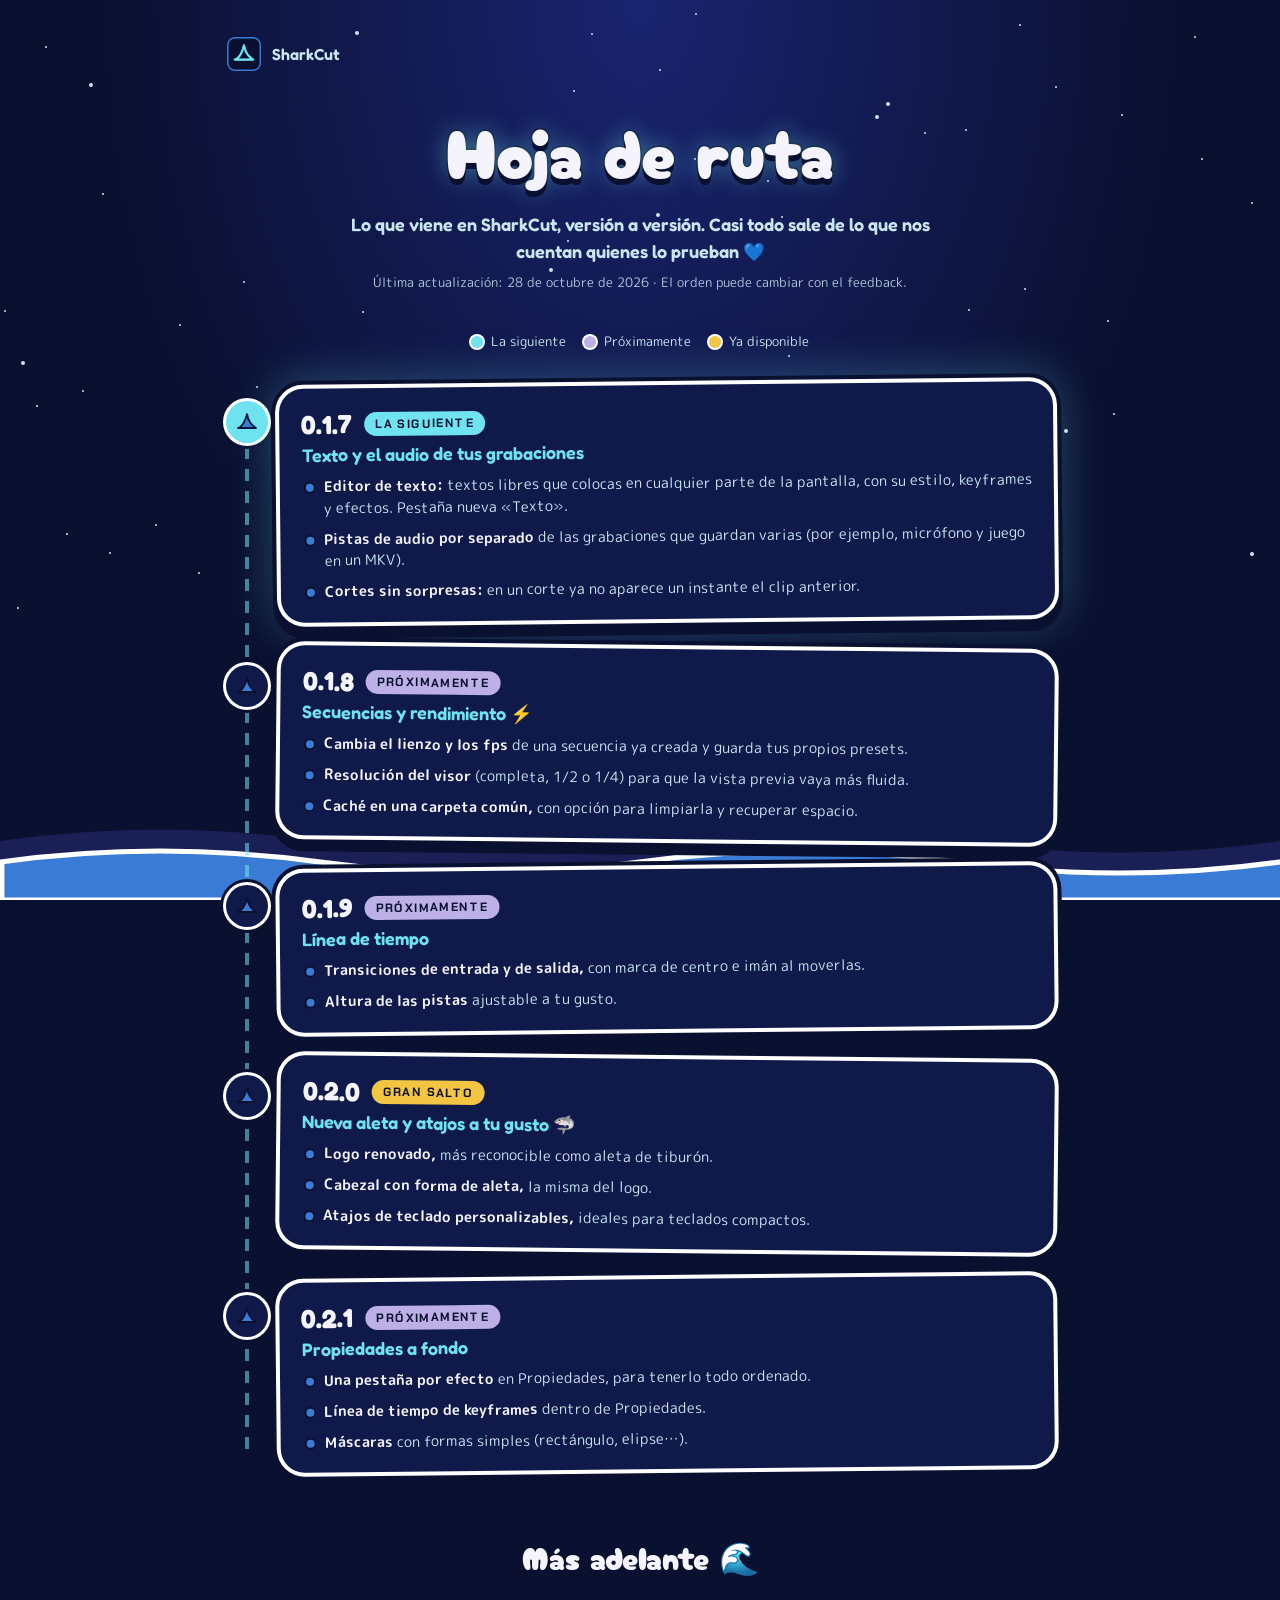
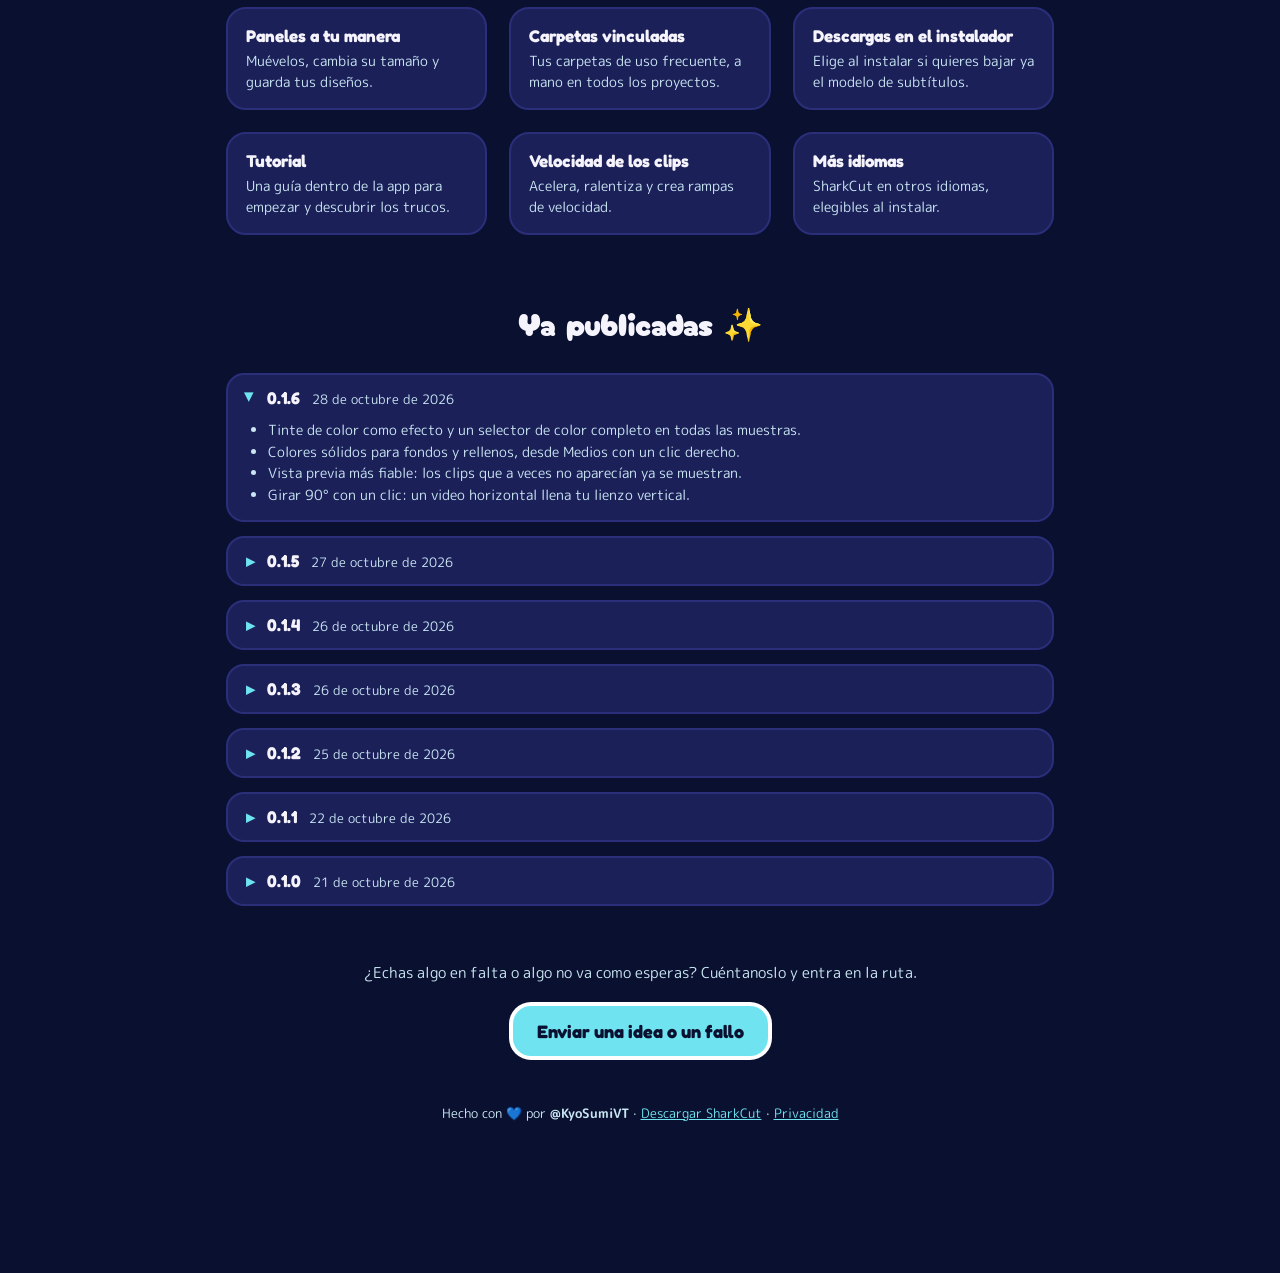
==== web/roadmap.html @ c3161397 "Registro más claro (A19): tildes en Windows, sin avisos de FFmpeg ni falsa alarma de audio al final " ====
<!doctype html>
<html lang="es">
<head>
<meta charset="utf-8">
<meta name="viewport" content="width=device-width, initial-scale=1">
<title>SharkCut · Hoja de ruta</title>
<meta name="description" content="Hoja de ruta de SharkCut: qué trae cada próxima versión, qué viene más adelante y qué se ha publicado ya.">
<link rel="icon" href="icono.png">
<link rel="preconnect" href="https://fonts.googleapis.com">
<link rel="preconnect" href="https://fonts.gstatic.com" crossorigin>
<link href="https://fonts.googleapis.com/css2?family=Chakra+Petch:wght@700&family=Cherry+Bomb+One&family=Fredoka:wght@500;600;700&family=M+PLUS+Rounded+1c:wght@400;700&display=swap" rel="stylesheet">
<!-- Contenido: docs/ROADMAP.md (al cambiarlo, actualizar esta página; aquí sin los códigos internos). -->
<style>
  :root {
    --abisal: #0A1030; --indigo: #2B2F7A; --aleta: #3A7BD5; --bioluz: #6FE3F0;
    --espuma: #C9E6F2; --lavanda: #BDB0E6; --perla: #F5F3FB; --oro: #F4C542;
    --pegatina: #0f1a4a;
  }
  * { box-sizing: border-box; }
  html, body { margin: 0; }
  body {
    min-height: 100vh;
    background: radial-gradient(ellipse at 50% 0%, #1a2470 0%, var(--abisal) 60%) fixed, var(--abisal);
    color: var(--perla);
    font-family: "M PLUS Rounded 1c", system-ui, sans-serif;
    overflow-x: hidden;
  }
  .cielo { position: fixed; inset: 0; pointer-events: none; z-index: 0; }
  .estrella { position: absolute; width: 3px; height: 3px; border-radius: 50%;
    background: var(--espuma); animation: titilar 3s ease-in-out infinite; }
  @keyframes titilar { 0%, 100% { opacity: .25; } 50% { opacity: 1; } }
  .mar { position: fixed; left: 0; right: 0; bottom: 0; height: 90px; z-index: 0; pointer-events: none; }
  .mar svg { position: absolute; bottom: 0; width: 200%; height: 90px; animation: oleaje 18s linear infinite; }
  .mar svg.lejos { opacity: .5; animation-duration: 28s; bottom: 14px; }
  @keyframes oleaje { from { transform: translateX(0); } to { transform: translateX(-50%); } }

  main { position: relative; z-index: 1; max-width: 860px; margin: 0 auto; padding: 36px 16px 150px; }
  .volver { display: inline-flex; align-items: center; gap: 10px; color: var(--espuma);
    text-decoration: none; font-family: "Fredoka", sans-serif; font-weight: 600; }
  .volver img { width: 36px; height: 36px; border-radius: 9px; }
  h1 { font-family: "Cherry Bomb One", cursive; font-weight: 400; font-size: clamp(40px, 8vw, 68px);
    text-align: center; margin: 22px 0 0; color: var(--perla);
    -webkit-text-stroke: 3px var(--abisal); paint-order: stroke fill;
    text-shadow: 0 6px 0 var(--abisal), 0 0 24px rgba(111, 227, 240, .45); }
  .lema { text-align: center; font-family: "Fredoka", sans-serif; font-weight: 600; font-size: 18px;
    color: var(--espuma); margin: 12px auto 8px; max-width: 600px; line-height: 1.5; }
  .aviso { text-align: center; font-size: 13px; color: var(--espuma); opacity: .85; margin: 0 0 40px; }

  h2 { font-family: "Cherry Bomb One", cursive; font-weight: 400; font-size: 32px; text-align: center;
    margin: 64px 0 28px; -webkit-text-stroke: 2px var(--abisal); paint-order: stroke fill;
    text-shadow: 0 4px 0 var(--abisal); }

  /* La ruta: una línea de bioluz con una parada (aleta) por versión. */
  .ruta { position: relative; list-style: none; margin: 0; padding: 0 0 0 54px; }
  .ruta::before { content: ""; position: absolute; left: 19px; top: 18px; bottom: 18px; width: 4px;
    border-radius: 4px; background: repeating-linear-gradient(to bottom, var(--bioluz) 0 12px, transparent 12px 22px);
    opacity: .55; }
  .parada { position: relative; margin: 0 0 30px; }
  .parada:last-child { margin-bottom: 0; }
  .marcador { position: absolute; left: -54px; top: 16px; width: 42px; height: 42px; border-radius: 50%;
    background: var(--pegatina); display: grid; place-items: center;
    box-shadow: 0 0 0 3px #fff, 0 0 0 6px var(--abisal); }
  .marcador svg { width: 24px; height: 24px; }
  .tarjeta { background: var(--pegatina); border-radius: 24px; padding: 20px 22px;
    box-shadow: 0 0 0 4px #fff, 0 0 0 8px var(--abisal), 0 8px 0 8px var(--abisal); }
  .parada:nth-child(odd) .tarjeta { transform: rotate(-.6deg); }
  .parada:nth-child(even) .tarjeta { transform: rotate(.6deg); }
  .cabecera { display: flex; flex-wrap: wrap; align-items: center; gap: 8px 12px; margin-bottom: 4px; }
  .numero { font-family: "Fredoka", sans-serif; font-weight: 700; font-size: 26px; color: var(--perla); }
  .chip { display: inline-block; font-family: "Chakra Petch", sans-serif; font-weight: 700; font-size: 12px;
    letter-spacing: 1.4px; text-transform: uppercase; color: var(--abisal); background: var(--lavanda);
    padding: 4px 11px; border-radius: 999px; }
  .tema { font-family: "Fredoka", sans-serif; font-weight: 600; font-size: 18px; color: var(--bioluz);
    margin: 0 0 10px; }
  .puntos { list-style: none; margin: 0; padding: 0; display: grid; gap: 9px; }
  .puntos li { position: relative; padding-left: 22px; font-size: 14.5px; line-height: 1.5; color: var(--espuma); }
  .puntos li::before { content: ""; position: absolute; left: 4px; top: 8px; width: 8px; height: 8px;
    border-radius: 50%; background: var(--aleta); box-shadow: 0 0 0 2px var(--abisal); }
  .puntos b { color: var(--perla); }

  /* Estados: la siguiente versión brilla; las publicadas llevan su check. */
  .parada.siguiente .chip { background: var(--bioluz); }
  .parada.siguiente .marcador { background: var(--bioluz); animation: latido 2.4s ease-in-out infinite; }
  .parada.siguiente .tarjeta { box-shadow: 0 0 0 4px #fff, 0 0 0 8px var(--abisal), 0 8px 0 8px var(--abisal),
    0 0 46px 8px rgba(111, 227, 240, .28); }
  @keyframes latido { 0%, 100% { box-shadow: 0 0 0 3px #fff, 0 0 0 6px var(--abisal), 0 0 0 0 rgba(111, 227, 240, .6); }
    50% { box-shadow: 0 0 0 3px #fff, 0 0 0 6px var(--abisal), 0 0 0 14px rgba(111, 227, 240, 0); } }
  .parada.salto .chip { background: var(--oro); }
  .parada.publicada .chip { background: var(--oro); }
  .parada.publicada .marcador { background: var(--oro); }
  .parada.publicada .tarjeta { opacity: .9; }

  /* Más adelante: burbujas. */
  .burbujas { display: grid; grid-template-columns: repeat(auto-fit, minmax(230px, 1fr)); gap: 22px; }
  .burbuja { background: rgba(43, 47, 122, .55); border: 2px solid var(--indigo); border-radius: 20px;
    padding: 16px 18px; }
  .burbuja h3 { font-family: "Fredoka", sans-serif; font-weight: 700; font-size: 17px; margin: 0 0 4px;
    color: var(--perla); }
  .burbuja p { margin: 0; font-size: 14px; line-height: 1.5; color: var(--espuma); }

  /* Ya publicadas: lista compacta. */
  .historial { display: grid; gap: 14px; }
  .historial details { background: rgba(43, 47, 122, .55); border: 2px solid var(--indigo); border-radius: 18px;
    padding: 12px 18px; }
  .historial summary { cursor: pointer; font-family: "Fredoka", sans-serif; font-weight: 700; font-size: 17px;
    color: var(--perla); list-style: none; display: flex; flex-wrap: wrap; gap: 4px 12px; align-items: baseline; }
  .historial summary::-webkit-details-marker { display: none; }
  .historial summary::before { content: "▸"; color: var(--bioluz); transition: transform .2s; }
  .historial details[open] summary::before { transform: rotate(90deg); }
  .historial .fecha { font-family: "M PLUS Rounded 1c", sans-serif; font-weight: 400; font-size: 13px; color: var(--espuma); }
  .historial ul { margin: 10px 0 2px; padding-left: 22px; }
  .historial li { font-size: 14px; line-height: 1.55; color: var(--espuma); }

  .leyenda { display: flex; flex-wrap: wrap; justify-content: center; gap: 10px 18px; margin: 0 0 34px;
    font-size: 13px; color: var(--espuma); }
  .leyenda span { display: inline-flex; align-items: center; gap: 8px; }
  .punto { width: 12px; height: 12px; border-radius: 50%; box-shadow: 0 0 0 2px #fff; }

  .boton { display: inline-flex; align-items: center; gap: 10px; text-decoration: none;
    font-family: "Fredoka", sans-serif; font-weight: 700; font-size: 18px; color: var(--abisal);
    background: var(--bioluz); padding: 14px 24px; border-radius: 18px;
    box-shadow: 0 0 0 4px #fff, 0 0 0 8px var(--abisal), 0 8px 0 8px var(--abisal);
    transition: transform .2s cubic-bezier(.34, 1.56, .64, 1); }
  .boton:hover { transform: translateY(-3px) rotate(-1deg); }
  .final { text-align: center; margin-top: 56px; }
  .final p { color: var(--espuma); font-size: 15px; margin: 0 0 22px; }
  footer { text-align: center; margin-top: 48px; font-size: 13px; color: var(--espuma); }
  footer a { color: var(--bioluz); }
  @media (prefers-reduced-motion: reduce) { *, *::before, *::after { animation: none !important; } }
  @media (max-width: 520px) {
    .ruta { padding-left: 42px; }
    .ruta::before { left: 14px; }
    .marcador { left: -42px; width: 32px; height: 32px; }
    .marcador svg { width: 18px; height: 18px; }
    .tarjeta { padding: 16px; }
    .parada .tarjeta { transform: none !important; }
  }
</style>
</head>
<body>
<div class="cielo" id="cielo"></div>
<div class="mar">
  <svg class="lejos" viewBox="0 0 1440 90" preserveAspectRatio="none">
    <path d="M0 45 Q90 22 180 45 T360 45 T540 45 T720 45 T900 45 T1080 45 T1260 45 T1440 45 V90 H0Z" fill="#2B2F7A"/>
  </svg>
  <svg viewBox="0 0 1440 90" preserveAspectRatio="none">
    <path d="M0 52 Q90 30 180 52 T360 52 T540 52 T720 52 T900 52 T1080 52 T1260 52 T1440 52 V90 H0Z"
          fill="#3A7BD5" stroke="#fff" stroke-width="5"/>
  </svg>
</div>

<main>
  <a class="volver" href="./"><img src="icono.png" alt=""> SharkCut</a>
  <h1>Hoja de ruta</h1>
  <p class="lema">Lo que viene en SharkCut, versión a versión. Casi todo sale de lo que nos cuentan quienes lo prueban 💙</p>
  <p class="aviso">Última actualización: 28 de octubre de 2026 · El orden puede cambiar con el feedback.</p>

  <div class="leyenda" aria-hidden="true">
    <span><i class="punto" style="background:var(--bioluz)"></i> La siguiente</span>
    <span><i class="punto" style="background:var(--lavanda)"></i> Próximamente</span>
    <span><i class="punto" style="background:var(--oro)"></i> Ya disponible</span>
  </div>

  <ol class="ruta" id="ruta">
    <li class="parada" data-version="0.1.7">
      <div class="marcador"></div>
      <div class="tarjeta">
        <div class="cabecera"><span class="numero">0.1.7</span><span class="chip">Próximamente</span></div>
        <p class="tema">Texto y el audio de tus grabaciones</p>
        <ul class="puntos">
          <li><b>Editor de texto:</b> textos libres que colocas en cualquier parte de la pantalla, con su estilo, keyframes y efectos. Pestaña nueva «Texto».</li>
          <li><b>Pistas de audio por separado</b> de las grabaciones que guardan varias (por ejemplo, micrófono y juego en un MKV).</li>
          <li><b>Cortes sin sorpresas:</b> en un corte ya no aparece un instante el clip anterior.</li>
        </ul>
      </div>
    </li>
    <li class="parada" data-version="0.1.8">
      <div class="marcador"></div>
      <div class="tarjeta">
        <div class="cabecera"><span class="numero">0.1.8</span><span class="chip">Próximamente</span></div>
        <p class="tema">Secuencias y rendimiento ⚡</p>
        <ul class="puntos">
          <li><b>Cambia el lienzo y los fps</b> de una secuencia ya creada y guarda tus propios presets.</li>
          <li><b>Resolución del visor</b> (completa, 1/2 o 1/4) para que la vista previa vaya más fluida.</li>
          <li><b>Caché en una carpeta común,</b> con opción para limpiarla y recuperar espacio.</li>
        </ul>
      </div>
    </li>
    <li class="parada" data-version="0.1.9">
      <div class="marcador"></div>
      <div class="tarjeta">
        <div class="cabecera"><span class="numero">0.1.9</span><span class="chip">Próximamente</span></div>
        <p class="tema">Línea de tiempo</p>
        <ul class="puntos">
          <li><b>Transiciones de entrada y de salida,</b> con marca de centro e imán al moverlas.</li>
          <li><b>Altura de las pistas</b> ajustable a tu gusto.</li>
        </ul>
      </div>
    </li>
    <li class="parada salto" data-version="0.2.0">
      <div class="marcador"></div>
      <div class="tarjeta">
        <div class="cabecera"><span class="numero">0.2.0</span><span class="chip">Gran salto</span></div>
        <p class="tema">Nueva aleta y atajos a tu gusto 🦈</p>
        <ul class="puntos">
          <li><b>Logo renovado,</b> más reconocible como aleta de tiburón.</li>
          <li><b>Cabezal con forma de aleta,</b> la misma del logo.</li>
          <li><b>Atajos de teclado personalizables,</b> ideales para teclados compactos.</li>
        </ul>
      </div>
    </li>
    <li class="parada" data-version="0.2.1">
      <div class="marcador"></div>
      <div class="tarjeta">
        <div class="cabecera"><span class="numero">0.2.1</span><span class="chip">Próximamente</span></div>
        <p class="tema">Propiedades a fondo</p>
        <ul class="puntos">
          <li><b>Una pestaña por efecto</b> en Propiedades, para tenerlo todo ordenado.</li>
          <li><b>Línea de tiempo de keyframes</b> dentro de Propiedades.</li>
          <li><b>Máscaras</b> con formas simples (rectángulo, elipse…).</li>
        </ul>
      </div>
    </li>
  </ol>

  <h2>Más adelante 🌊</h2>
  <div class="burbujas">
    <div class="burbuja"><h3>Paneles a tu manera</h3><p>Muévelos, cambia su tamaño y guarda tus diseños.</p></div>
    <div class="burbuja"><h3>Carpetas vinculadas</h3><p>Tus carpetas de uso frecuente, a mano en todos los proyectos.</p></div>
    <div class="burbuja"><h3>Descargas en el instalador</h3><p>Elige al instalar si quieres bajar ya el modelo de subtítulos.</p></div>
    <div class="burbuja"><h3>Tutorial</h3><p>Una guía dentro de la app para empezar y descubrir los trucos.</p></div>
    <div class="burbuja"><h3>Velocidad de los clips</h3><p>Acelera, ralentiza y crea rampas de velocidad.</p></div>
    <div class="burbuja"><h3>Más idiomas</h3><p>SharkCut en otros idiomas, elegibles al instalar.</p></div>
  </div>

  <h2>Ya publicadas ✨</h2>
  <div class="historial">
    <details open>
      <summary>0.1.6 <span class="fecha">28 de octubre de 2026</span></summary>
      <ul>
        <li>Tinte de color como efecto y un selector de color completo en todas las muestras.</li>
        <li>Colores sólidos para fondos y rellenos, desde Medios con un clic derecho.</li>
        <li>Vista previa más fiable: los clips que a veces no aparecían ya se muestran.</li>
        <li>Girar 90° con un clic: un video horizontal llena tu lienzo vertical.</li>
      </ul>
    </details>
    <details>
      <summary>0.1.5 <span class="fecha">27 de octubre de 2026</span></summary>
      <ul>
        <li>Los sonidos de SharkCut van a su propia carpeta de Medios.</li>
        <li>Medios se abre con miniaturas y recuerda la vista que elijas.</li>
        <li>Corta subtítulos con la cuchilla y alárgalos desde su borde, aunque estén pegados.</li>
        <li>Si un clip tarda en aparecer o la imagen se congela, SharkCut lo anota en su registro.</li>
      </ul>
    </details>
    <details>
      <summary>0.1.4 <span class="fecha">26 de octubre de 2026</span></summary>
      <ul>
        <li>El cabezal llega hasta el final exacto de la secuencia.</li>
        <li>Un clic en la flecha de una transición la pone en el cabezal, con su sonido.</li>
        <li>«Preparar para» YouTube o TikTok en Exportar.</li>
        <li>Apartado «Hardware y codificadores»: tarjeta gráfica, decodificación y codificador en uso.</li>
        <li>Ondas de audio unas 4 veces más rápidas.</li>
      </ul>
    </details>
    <details>
      <summary>0.1.3 <span class="fecha">26 de octubre de 2026</span></summary>
      <ul>
        <li>Escucha los efectos de sonido antes de usarlos.</li>
        <li>Doble clic en un hueco de Medios para importar.</li>
        <li>Botones de zoom arriba a la derecha y atajos a la vista en las ayudas.</li>
        <li>El punto de anclaje, explicado paso a paso.</li>
        <li>Alt + rueda para desplazarte entre pistas.</li>
      </ul>
    </details>
    <details>
      <summary>0.1.2 <span class="fecha">25 de octubre de 2026</span></summary>
      <ul>
        <li>Arrastra los medios nada más importarlos.</li>
        <li>Cortes sin tirones durante la reproducción.</li>
        <li>Clips muy cortos fáciles de seleccionar con la línea de tiempo alejada.</li>
        <li>La línea de tiempo sigue al cabezal al saltar entre cortes.</li>
        <li>Pantalla «Acerca de».</li>
      </ul>
    </details>
    <details>
      <summary>0.1.1 <span class="fecha">22 de octubre de 2026</span></summary>
      <ul>
        <li>Imágenes PNG y JPG en la línea de tiempo.</li>
        <li>Las transiciones y su sonido se mueven juntos.</li>
        <li>Botón «Proxies» más claro.</li>
      </ul>
    </details>
    <details>
      <summary>0.1.0 <span class="fecha">21 de octubre de 2026</span></summary>
      <ul><li>Primera versión de acceso anticipado.</li></ul>
    </details>
  </div>

  <div class="final">
    <p>¿Echas algo en falta o algo no va como esperas? Cuéntanoslo y entra en la ruta.</p>
    <a class="boton" href="https://github.com/KyoSharkCode/SharkCut/issues">Enviar una idea o un fallo</a>
  </div>

  <footer>
    Hecho con 💙 por <b>@KyoSumiVT</b> · <a href="./">Descargar SharkCut</a> ·
    <a href="privacidad.html">Privacidad</a>
  </footer>
</main>

<script>
  // Estrellas del cielo (posición y ritmo al azar).
  const cielo = document.getElementById("cielo");
  for (let i = 0; i < 60; i++) {
    const e = document.createElement("div");
    e.className = "estrella";
    e.style.left = Math.random() * 100 + "%";
    e.style.top = Math.random() * 70 + "%";
    e.style.animationDelay = (Math.random() * 3).toFixed(2) + "s";
    const lado = Math.random() < .2 ? 4 : 2;
    e.style.width = e.style.height = lado + "px";
    cielo.appendChild(e);
  }

  // Marcadores: una aleta en cada parada (un check en las publicadas).
  const ALETA = '<svg viewBox="0 0 24 24" aria-hidden="true"><path d="M3 18c4-1 7-6 9-14 1 6 4 11 9 14z" fill="#3A7BD5" stroke="#0A1030" stroke-width="1.8" stroke-linejoin="round"/></svg>';
  const CHECK = '<svg viewBox="0 0 24 24" aria-hidden="true"><path d="M5 12.5l4.5 4.5L19 7" fill="none" stroke="#0A1030" stroke-width="3" stroke-linecap="round" stroke-linejoin="round"/></svg>';

  const comparar = (a, b) => {
    const x = a.split(".").map(Number), y = b.split(".").map(Number);
    for (let i = 0; i < 3; i++) if ((x[i] || 0) !== (y[i] || 0)) return (x[i] || 0) - (y[i] || 0);
    return 0;
  };

  // Marca como disponibles las versiones ya publicadas y hace brillar la siguiente.
  function marcar(publicada) {
    let siguiente = null;
    document.querySelectorAll(".parada").forEach((p) => {
      const lista = comparar(p.dataset.version, publicada) <= 0;
      p.classList.toggle("publicada", lista);
      p.classList.remove("siguiente");
      if (lista) p.querySelector(".chip").textContent = "Ya disponible";
      if (!lista && !siguiente) siguiente = p;
      p.querySelector(".marcador").innerHTML = lista ? CHECK : ALETA;
    });
    if (siguiente) {
      siguiente.classList.add("siguiente");
      siguiente.querySelector(".chip").textContent = "La siguiente";
    }
  }

  // Sin conexión con GitHub se queda con la última versión conocida al escribir la página.
  marcar("0.1.6");
  fetch("https://api.github.com/repos/KyoSharkCode/SharkCut/releases/latest")
    .then((r) => r.ok ? r.json() : Promise.reject(r.status))
    .then((release) => marcar(release.tag_name.replace(/^v/, "")))
    .catch(() => {});
</script>
</body>
</html>
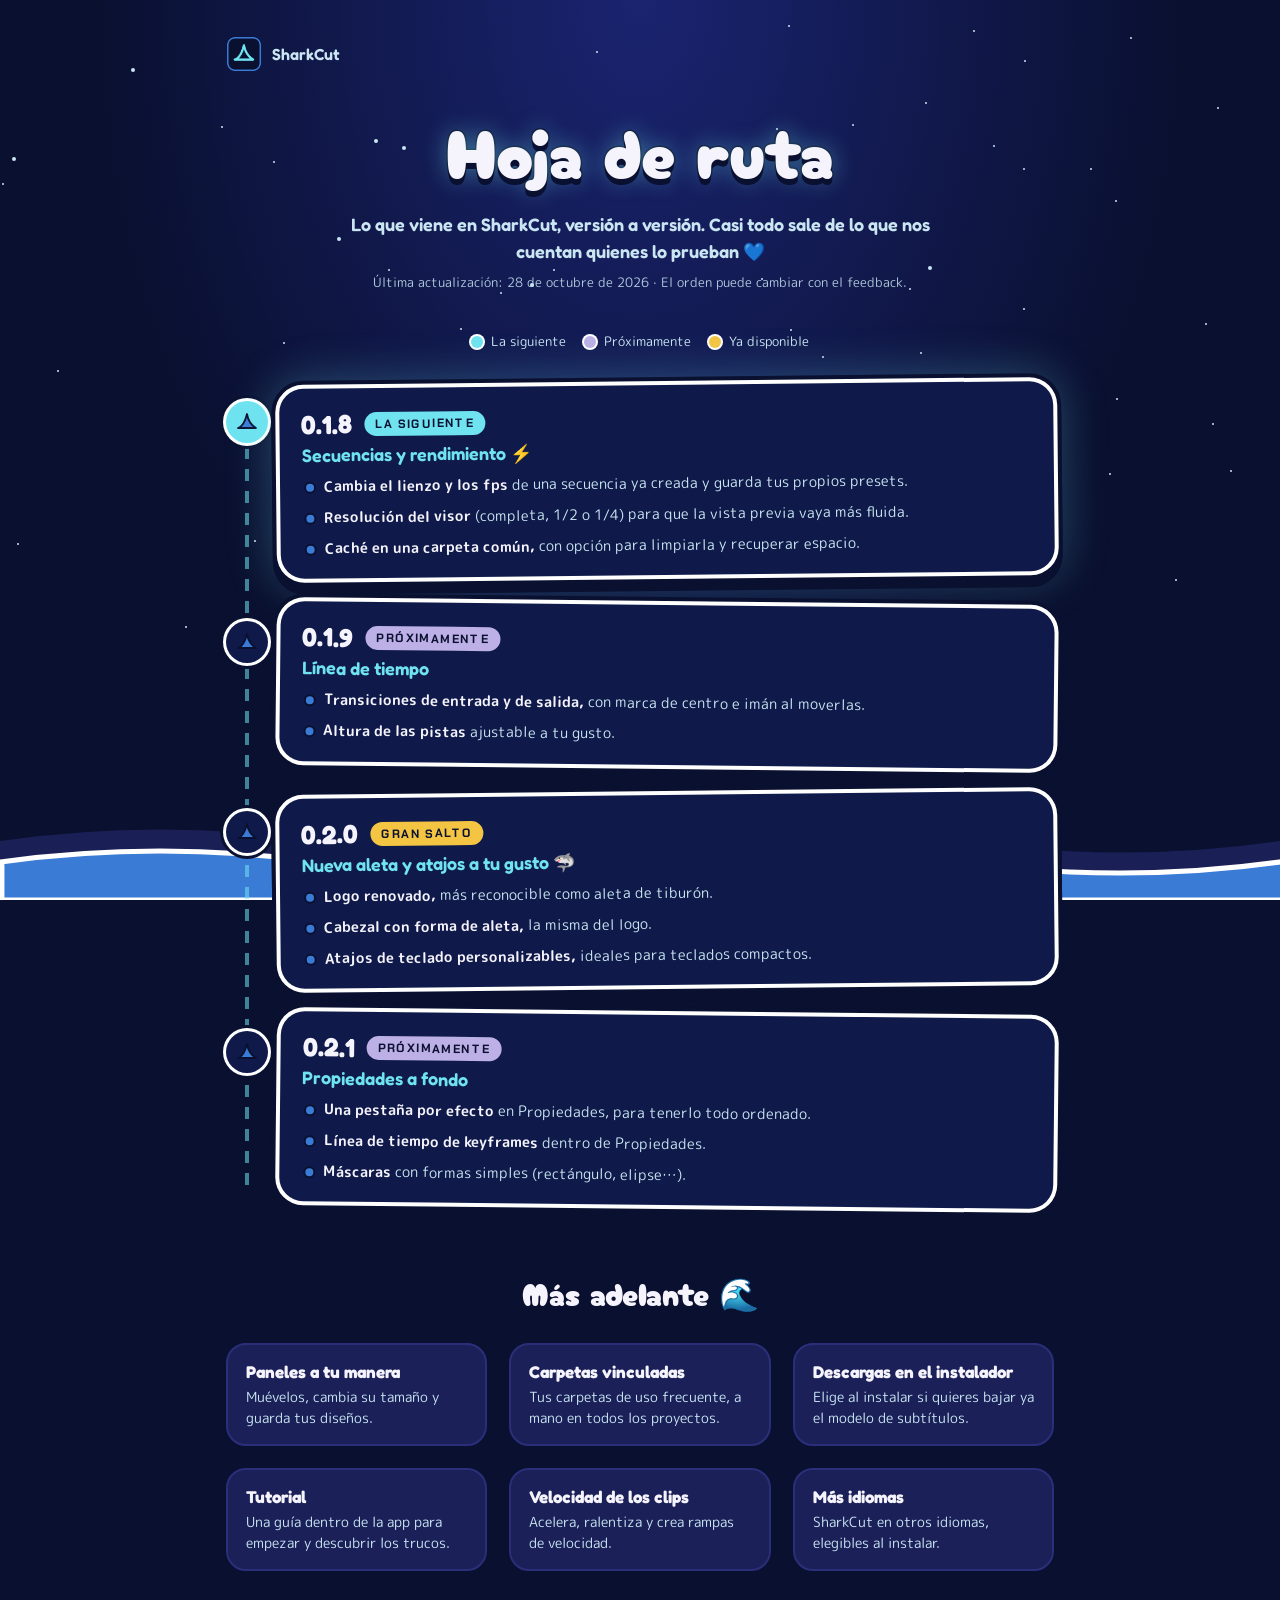
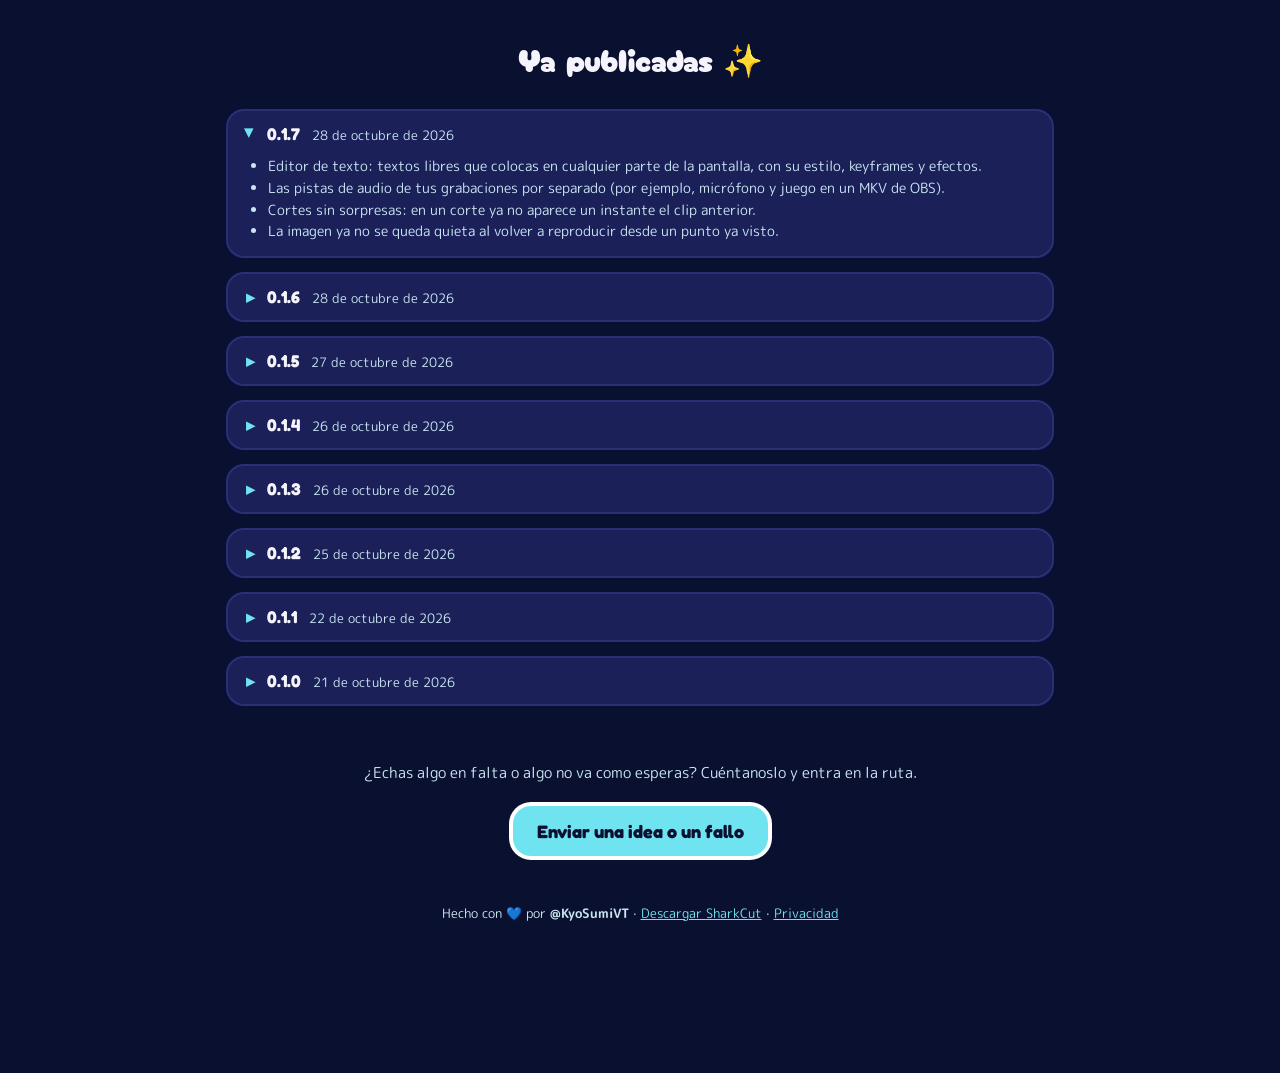
==== commit d79e31cc: "Versión 0.1.7: notas, hoja de ruta y documentos Co-Authored-By: Claude Opus 5.5 <noreply@anthropic.c" ====
--- a/web/roadmap.html
+++ b/web/roadmap.html
@@ -162,18 +162,6 @@
   </div>
 
   <ol class="ruta" id="ruta">
-    <li class="parada" data-version="0.1.7">
-      <div class="marcador"></div>
-      <div class="tarjeta">
-        <div class="cabecera"><span class="numero">0.1.7</span><span class="chip">Próximamente</span></div>
-        <p class="tema">Texto y el audio de tus grabaciones</p>
-        <ul class="puntos">
-          <li><b>Editor de texto:</b> textos libres que colocas en cualquier parte de la pantalla, con su estilo, keyframes y efectos. Pestaña nueva «Texto».</li>
-          <li><b>Pistas de audio por separado</b> de las grabaciones que guardan varias (por ejemplo, micrófono y juego en un MKV).</li>
-          <li><b>Cortes sin sorpresas:</b> en un corte ya no aparece un instante el clip anterior.</li>
-        </ul>
-      </div>
-    </li>
     <li class="parada" data-version="0.1.8">
       <div class="marcador"></div>
       <div class="tarjeta">
@@ -236,6 +224,15 @@
   <h2>Ya publicadas ✨</h2>
   <div class="historial">
     <details open>
+      <summary>0.1.7 <span class="fecha">28 de octubre de 2026</span></summary>
+      <ul>
+        <li>Editor de texto: textos libres que colocas en cualquier parte de la pantalla, con su estilo, keyframes y efectos.</li>
+        <li>Las pistas de audio de tus grabaciones por separado (por ejemplo, micrófono y juego en un MKV de OBS).</li>
+        <li>Cortes sin sorpresas: en un corte ya no aparece un instante el clip anterior.</li>
+        <li>La imagen ya no se queda quieta al volver a reproducir desde un punto ya visto.</li>
+      </ul>
+    </details>
+    <details>
       <summary>0.1.6 <span class="fecha">28 de octubre de 2026</span></summary>
       <ul>
         <li>Tinte de color como efecto y un selector de color completo en todas las muestras.</li>
@@ -350,7 +347,7 @@
   }
 
   // Sin conexión con GitHub se queda con la última versión conocida al escribir la página.
-  marcar("0.1.6");
+  marcar("0.1.7");
   fetch("https://api.github.com/repos/KyoSharkCode/SharkCut/releases/latest")
     .then((r) => r.ok ? r.json() : Promise.reject(r.status))
     .then((release) => marcar(release.tag_name.replace(/^v/, "")))
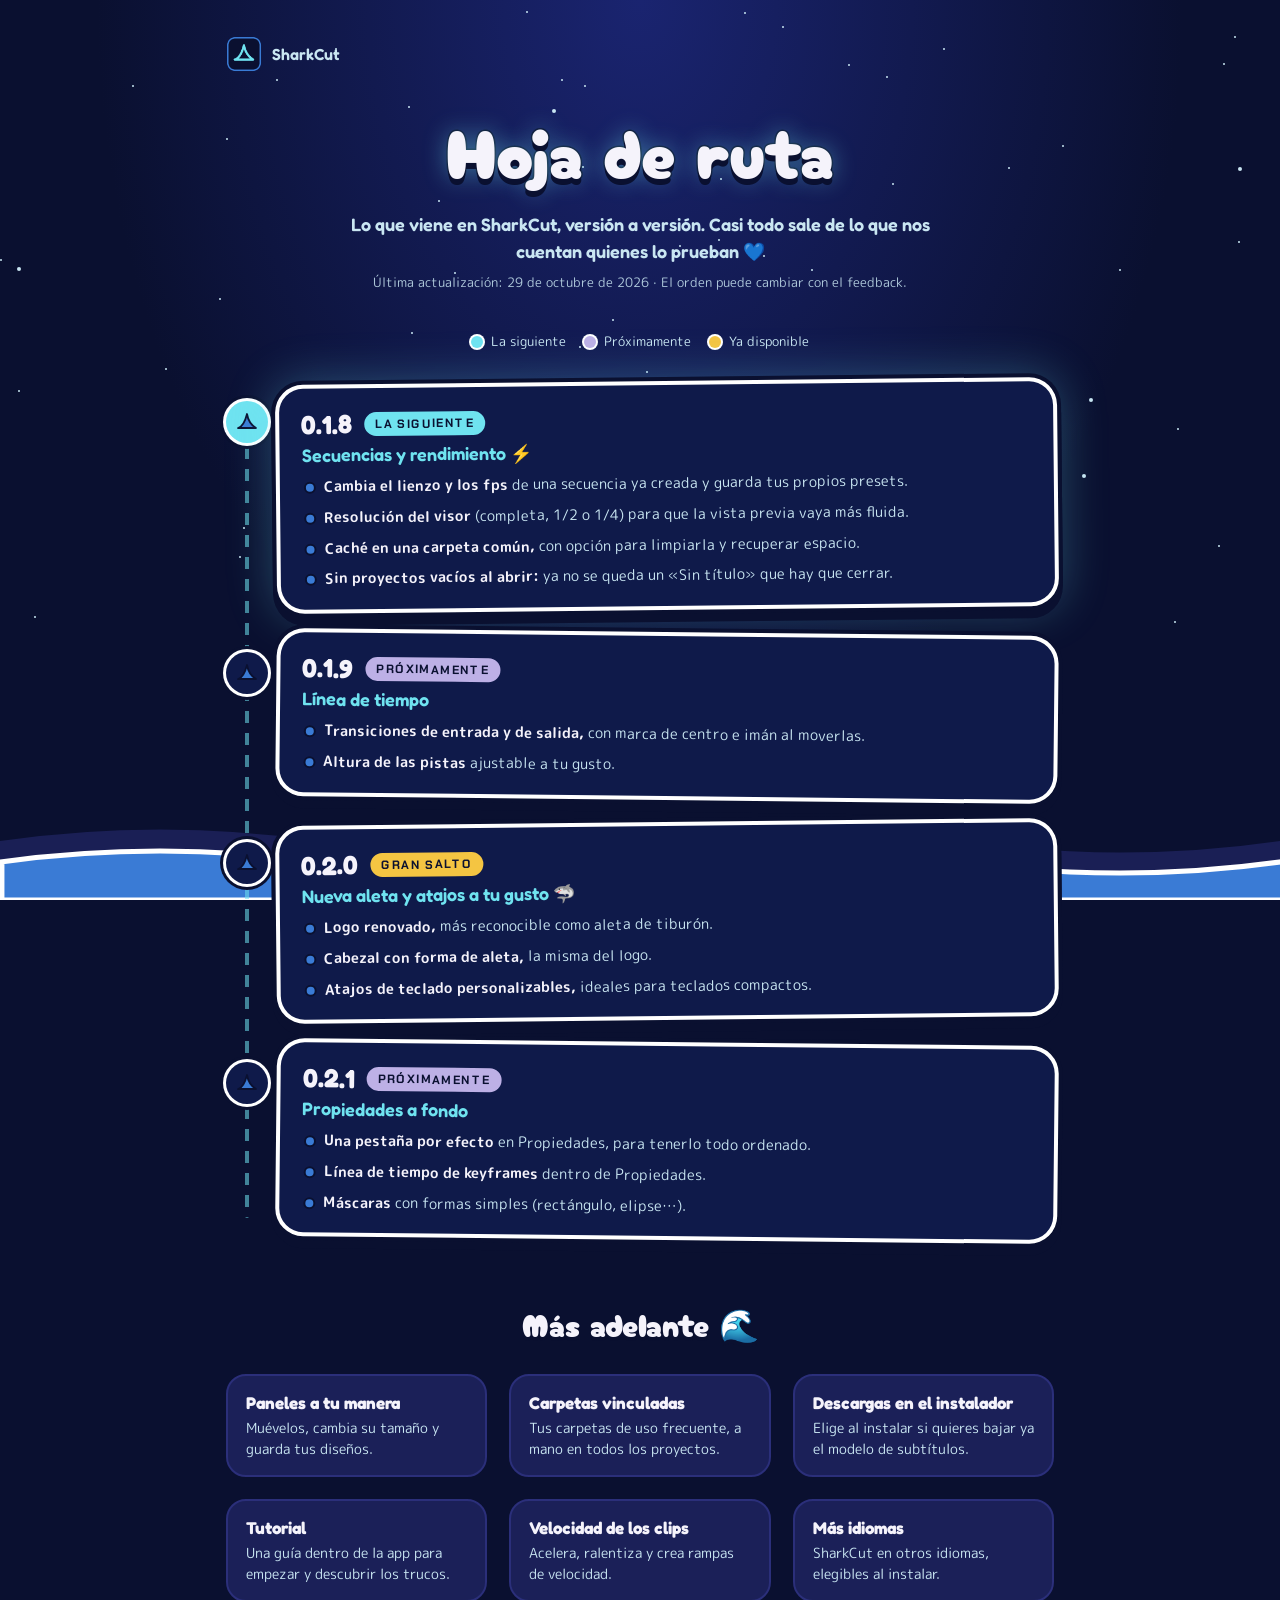
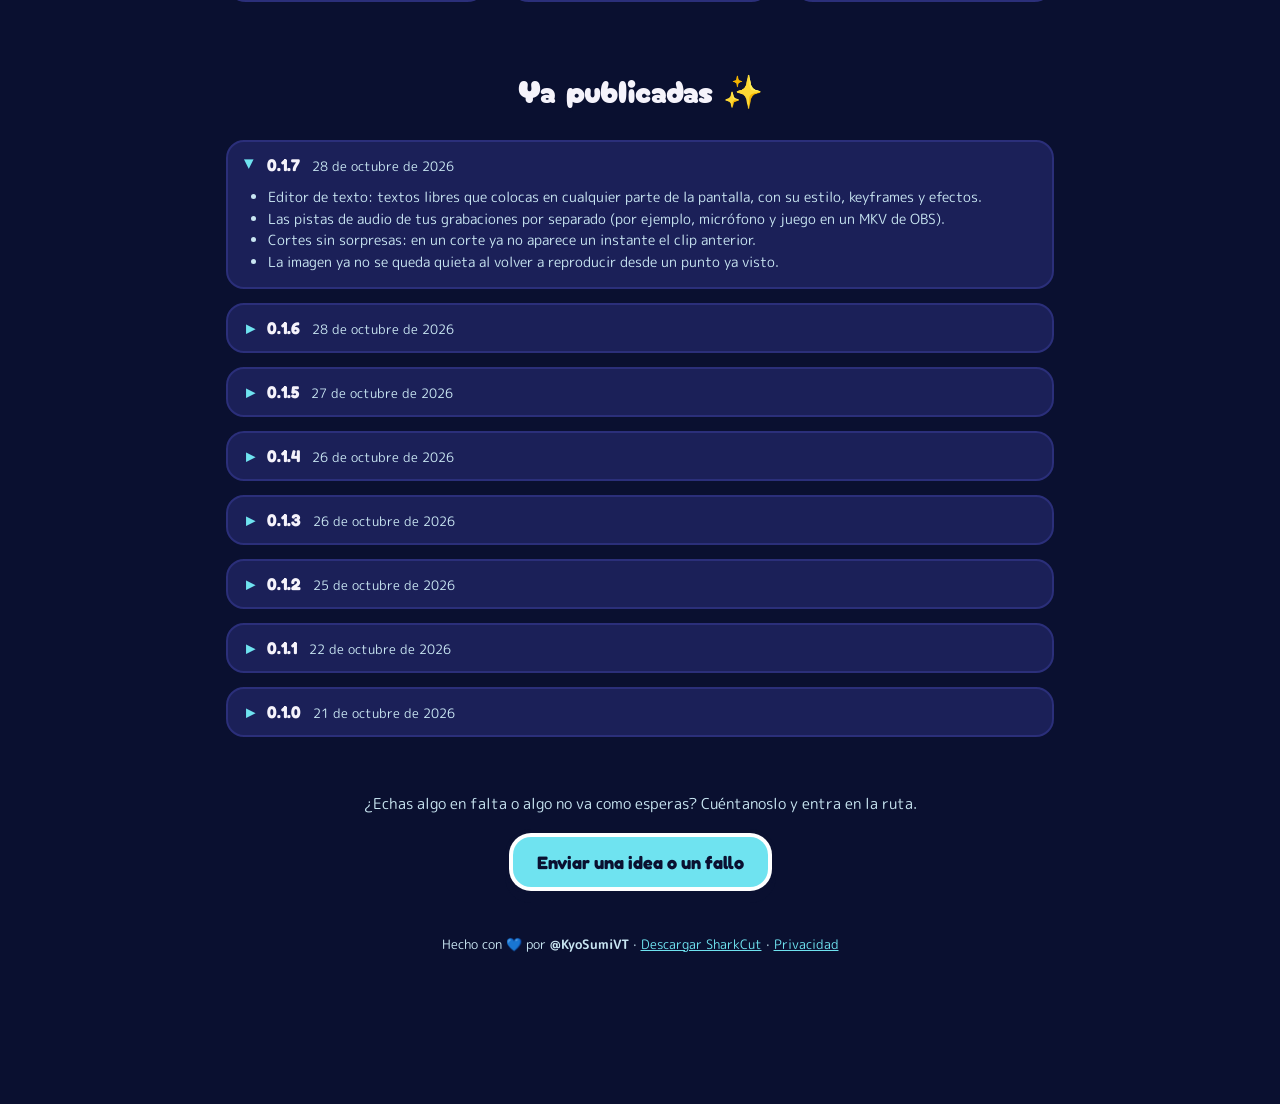
==== commit 27747ce5: "Feedback: FB-050, sin proyecto «Sin título» al abrir la app (M24), para la 0.1.8 Co-Authored-By: Cla" ====
--- a/web/roadmap.html
+++ b/web/roadmap.html
@@ -153,7 +153,7 @@
   <a class="volver" href="./"><img src="icono.png" alt=""> SharkCut</a>
   <h1>Hoja de ruta</h1>
   <p class="lema">Lo que viene en SharkCut, versión a versión. Casi todo sale de lo que nos cuentan quienes lo prueban 💙</p>
-  <p class="aviso">Última actualización: 28 de octubre de 2026 · El orden puede cambiar con el feedback.</p>
+  <p class="aviso">Última actualización: 29 de octubre de 2026 · El orden puede cambiar con el feedback.</p>
 
   <div class="leyenda" aria-hidden="true">
     <span><i class="punto" style="background:var(--bioluz)"></i> La siguiente</span>
@@ -171,6 +171,7 @@
           <li><b>Cambia el lienzo y los fps</b> de una secuencia ya creada y guarda tus propios presets.</li>
           <li><b>Resolución del visor</b> (completa, 1/2 o 1/4) para que la vista previa vaya más fluida.</li>
           <li><b>Caché en una carpeta común,</b> con opción para limpiarla y recuperar espacio.</li>
+          <li><b>Sin proyectos vacíos al abrir:</b> ya no se queda un «Sin título» que hay que cerrar.</li>
         </ul>
       </div>
     </li>
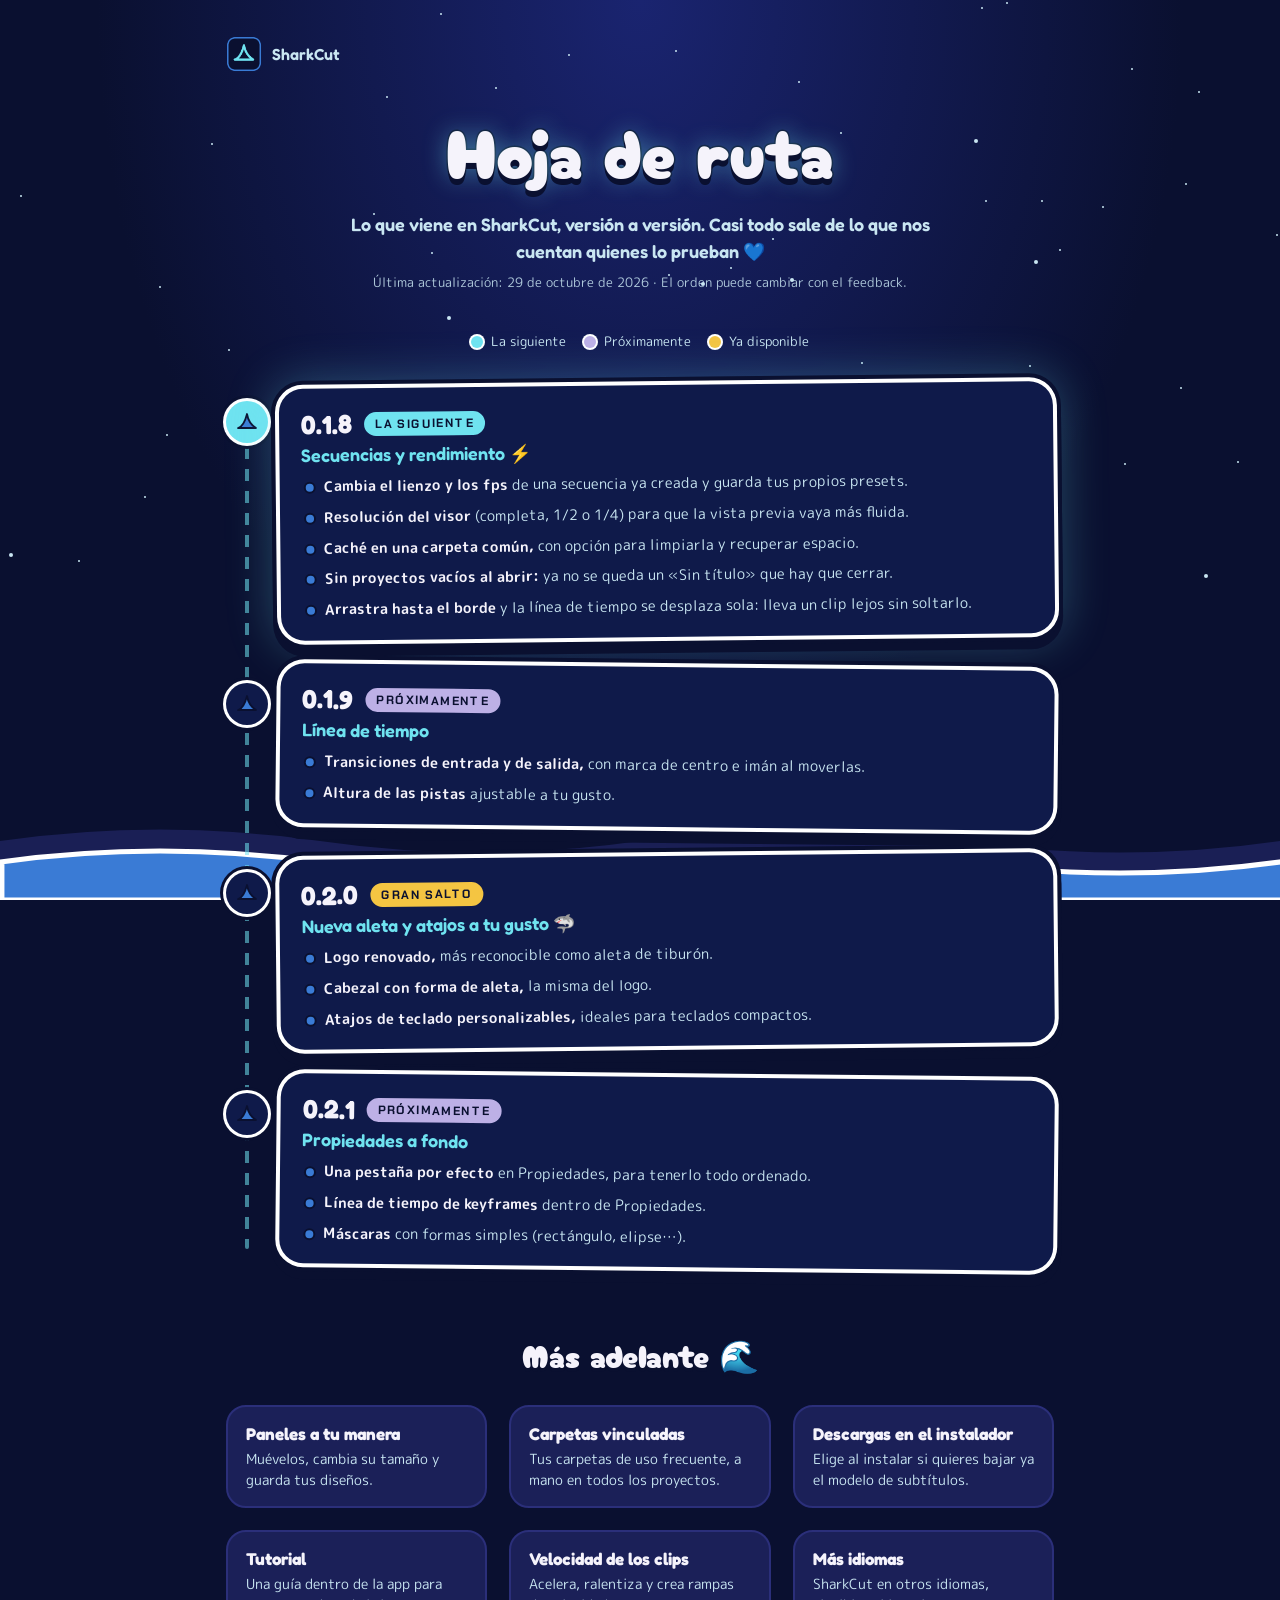
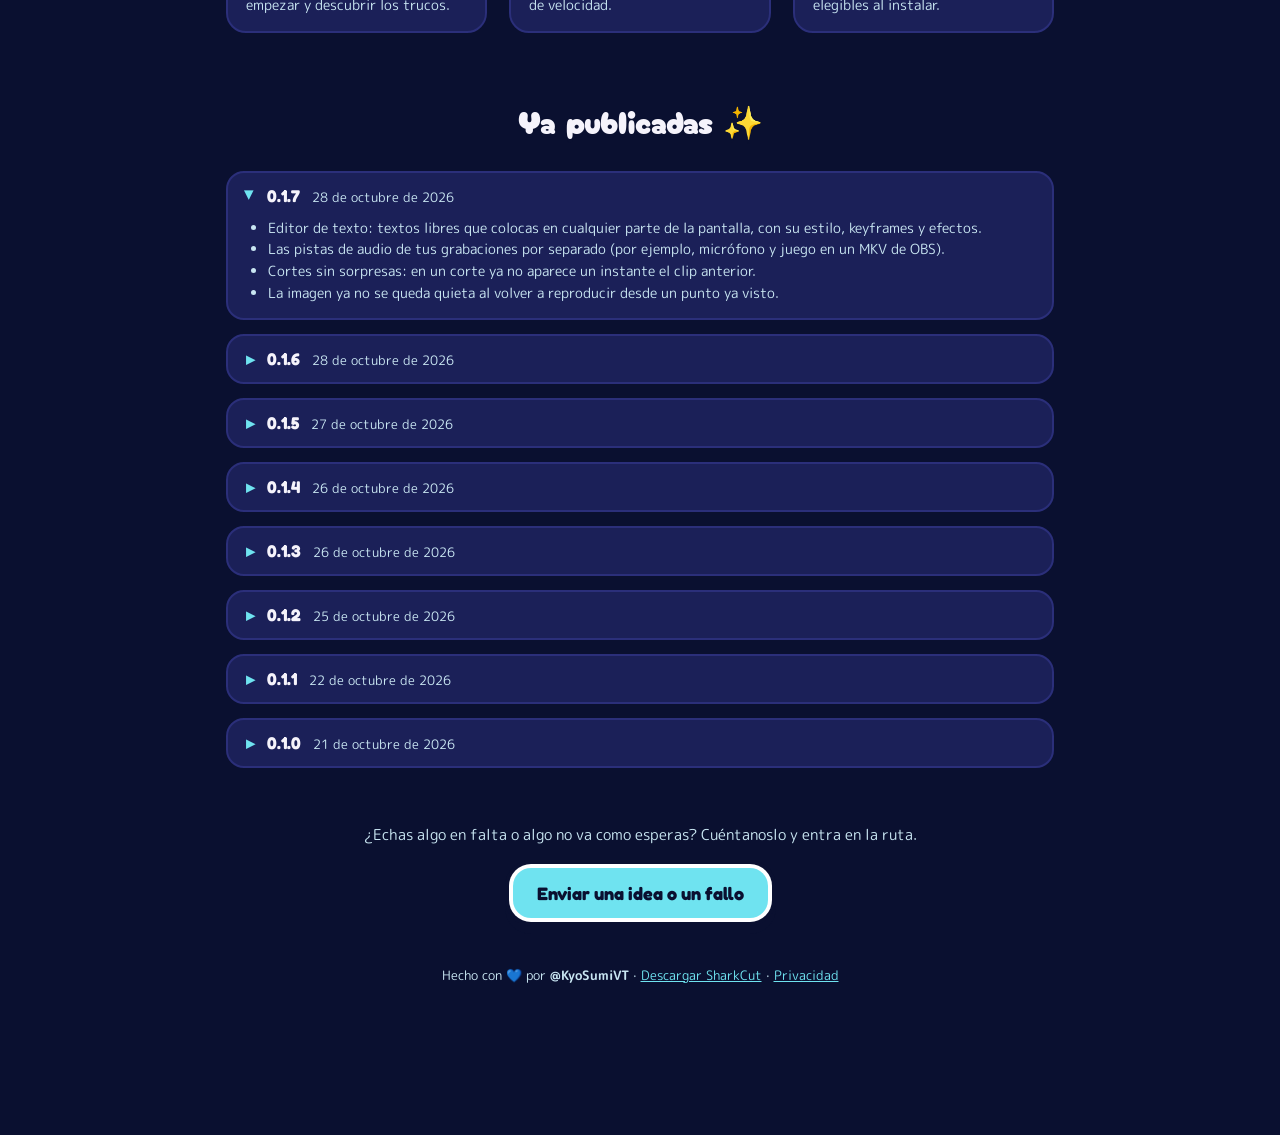
==== commit a17b50dd: "Feedback: FB-051, desplazamiento automático al arrastrar hasta el borde (M25), para la 0.1.8 Co-Auth" ====
--- a/web/roadmap.html
+++ b/web/roadmap.html
@@ -172,6 +172,7 @@
           <li><b>Resolución del visor</b> (completa, 1/2 o 1/4) para que la vista previa vaya más fluida.</li>
           <li><b>Caché en una carpeta común,</b> con opción para limpiarla y recuperar espacio.</li>
           <li><b>Sin proyectos vacíos al abrir:</b> ya no se queda un «Sin título» que hay que cerrar.</li>
+          <li><b>Arrastra hasta el borde</b> y la línea de tiempo se desplaza sola: lleva un clip lejos sin soltarlo.</li>
         </ul>
       </div>
     </li>
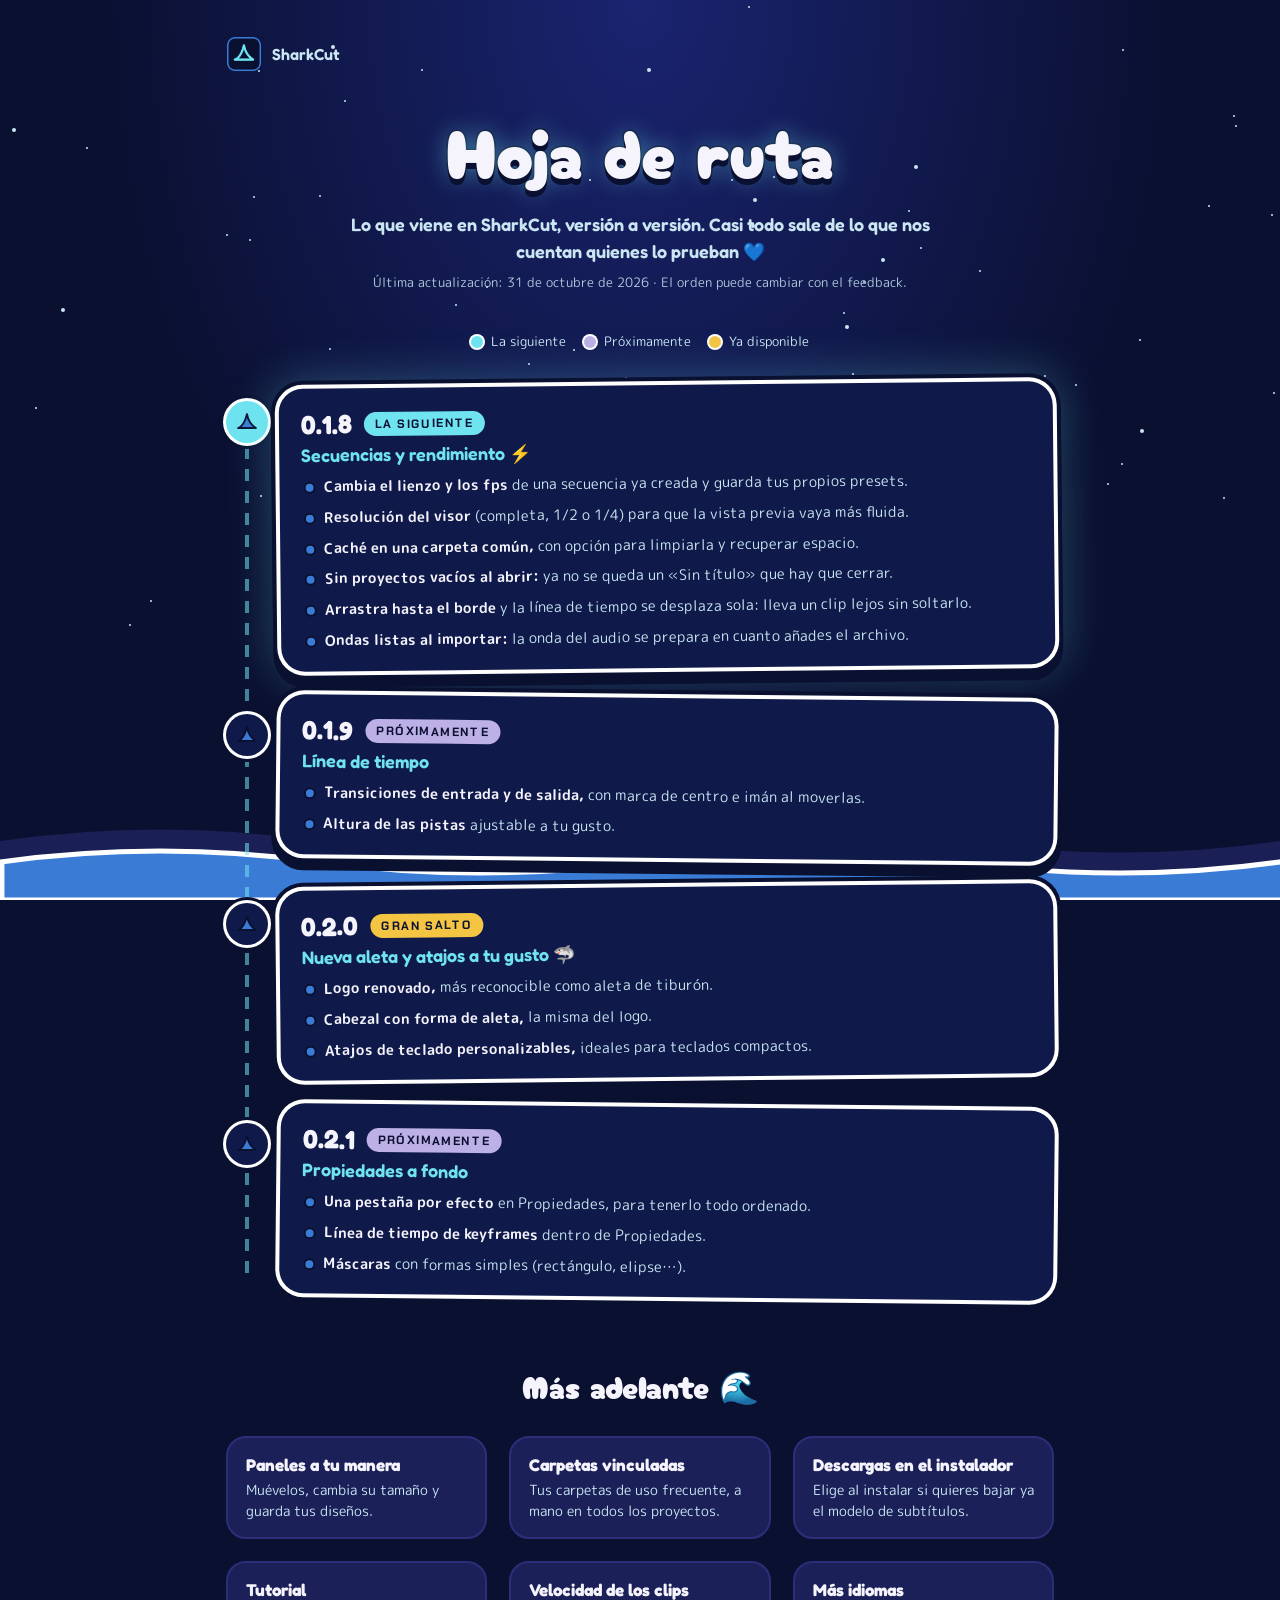
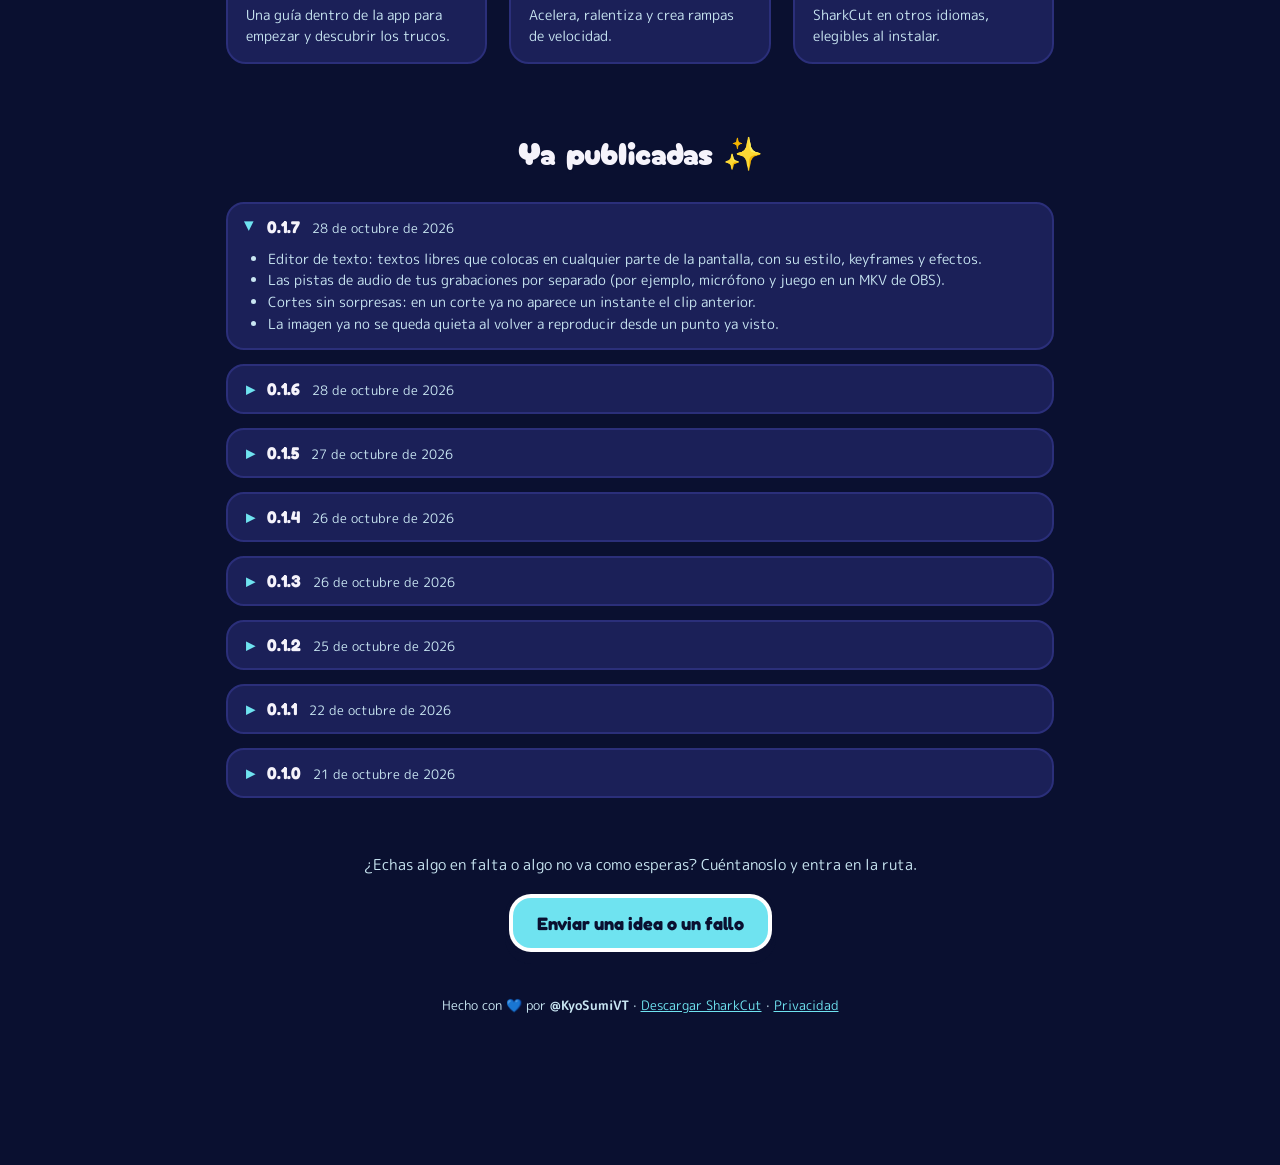
==== commit 07810704: "Feedback: FB-052, onda del audio calculada al importar (M26), para la 0.1.8 Co-Authored-By: Claude O" ====
--- a/web/roadmap.html
+++ b/web/roadmap.html
@@ -153,7 +153,7 @@
   <a class="volver" href="./"><img src="icono.png" alt=""> SharkCut</a>
   <h1>Hoja de ruta</h1>
   <p class="lema">Lo que viene en SharkCut, versión a versión. Casi todo sale de lo que nos cuentan quienes lo prueban 💙</p>
-  <p class="aviso">Última actualización: 29 de octubre de 2026 · El orden puede cambiar con el feedback.</p>
+  <p class="aviso">Última actualización: 31 de octubre de 2026 · El orden puede cambiar con el feedback.</p>
 
   <div class="leyenda" aria-hidden="true">
     <span><i class="punto" style="background:var(--bioluz)"></i> La siguiente</span>
@@ -173,6 +173,7 @@
           <li><b>Caché en una carpeta común,</b> con opción para limpiarla y recuperar espacio.</li>
           <li><b>Sin proyectos vacíos al abrir:</b> ya no se queda un «Sin título» que hay que cerrar.</li>
           <li><b>Arrastra hasta el borde</b> y la línea de tiempo se desplaza sola: lleva un clip lejos sin soltarlo.</li>
+          <li><b>Ondas listas al importar:</b> la onda del audio se prepara en cuanto añades el archivo.</li>
         </ul>
       </div>
     </li>
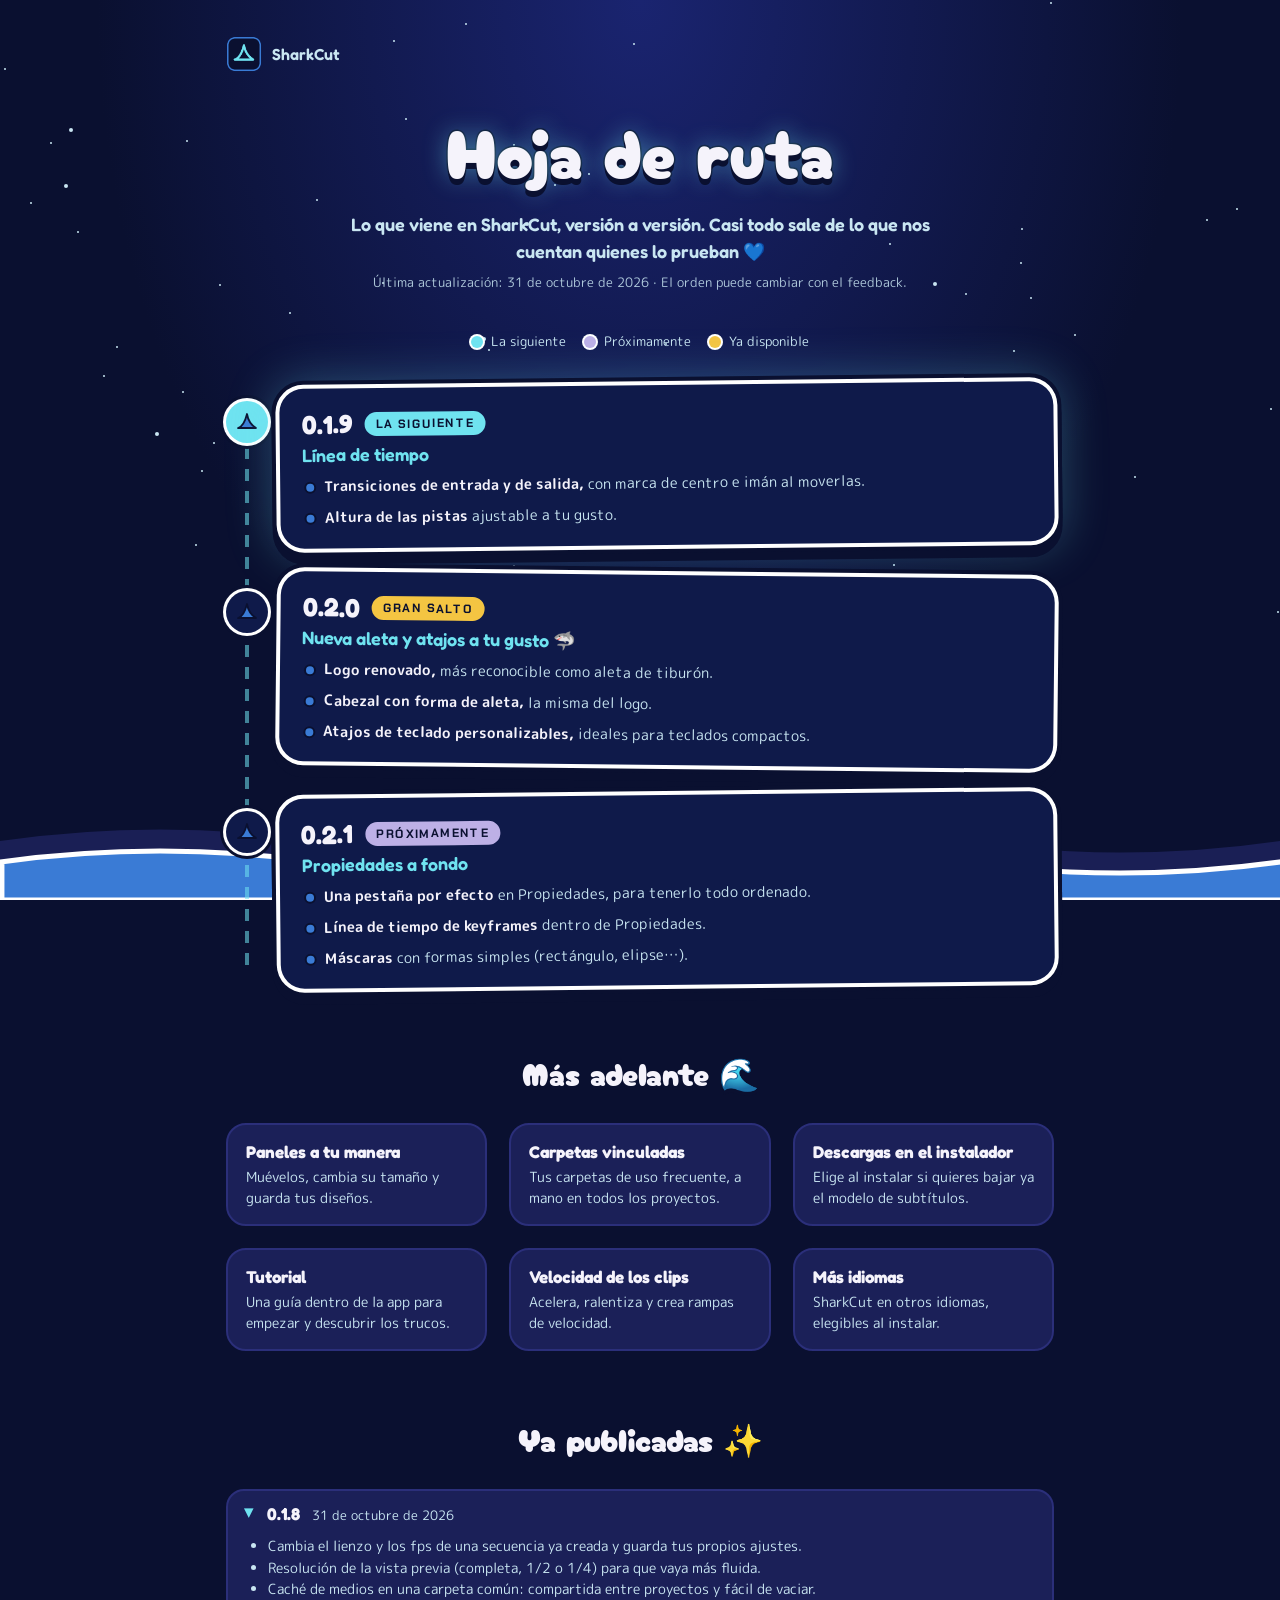
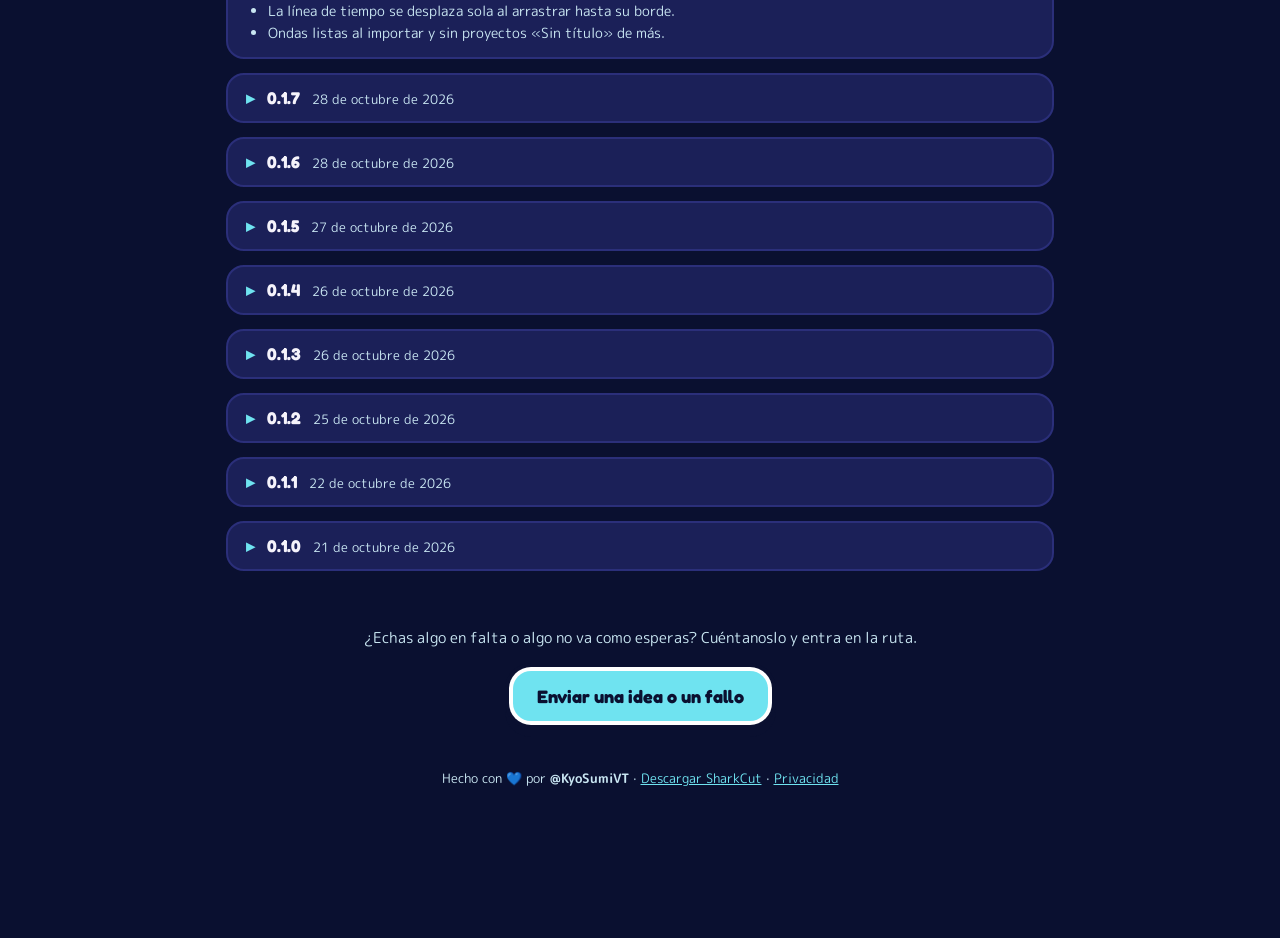
==== commit 209d4046: "Versión 0.1.8: notas, hoja de ruta y documentos Co-Authored-By: Claude Opus 5.5 <noreply@anthropic.c" ====
--- a/web/roadmap.html
+++ b/web/roadmap.html
@@ -162,21 +162,6 @@
   </div>
 
   <ol class="ruta" id="ruta">
-    <li class="parada" data-version="0.1.8">
-      <div class="marcador"></div>
-      <div class="tarjeta">
-        <div class="cabecera"><span class="numero">0.1.8</span><span class="chip">Próximamente</span></div>
-        <p class="tema">Secuencias y rendimiento ⚡</p>
-        <ul class="puntos">
-          <li><b>Cambia el lienzo y los fps</b> de una secuencia ya creada y guarda tus propios presets.</li>
-          <li><b>Resolución del visor</b> (completa, 1/2 o 1/4) para que la vista previa vaya más fluida.</li>
-          <li><b>Caché en una carpeta común,</b> con opción para limpiarla y recuperar espacio.</li>
-          <li><b>Sin proyectos vacíos al abrir:</b> ya no se queda un «Sin título» que hay que cerrar.</li>
-          <li><b>Arrastra hasta el borde</b> y la línea de tiempo se desplaza sola: lleva un clip lejos sin soltarlo.</li>
-          <li><b>Ondas listas al importar:</b> la onda del audio se prepara en cuanto añades el archivo.</li>
-        </ul>
-      </div>
-    </li>
     <li class="parada" data-version="0.1.9">
       <div class="marcador"></div>
       <div class="tarjeta">
@@ -227,6 +212,16 @@
   <h2>Ya publicadas ✨</h2>
   <div class="historial">
     <details open>
+      <summary>0.1.8 <span class="fecha">31 de octubre de 2026</span></summary>
+      <ul>
+        <li>Cambia el lienzo y los fps de una secuencia ya creada y guarda tus propios ajustes.</li>
+        <li>Resolución de la vista previa (completa, 1/2 o 1/4) para que vaya más fluida.</li>
+        <li>Caché de medios en una carpeta común: compartida entre proyectos y fácil de vaciar.</li>
+        <li>La línea de tiempo se desplaza sola al arrastrar hasta su borde.</li>
+        <li>Ondas listas al importar y sin proyectos «Sin título» de más.</li>
+      </ul>
+    </details>
+    <details>
       <summary>0.1.7 <span class="fecha">28 de octubre de 2026</span></summary>
       <ul>
         <li>Editor de texto: textos libres que colocas en cualquier parte de la pantalla, con su estilo, keyframes y efectos.</li>
@@ -350,7 +345,7 @@
   }
 
   // Sin conexión con GitHub se queda con la última versión conocida al escribir la página.
-  marcar("0.1.7");
+  marcar("0.1.8");
   fetch("https://api.github.com/repos/KyoSharkCode/SharkCut/releases/latest")
     .then((r) => r.ok ? r.json() : Promise.reject(r.status))
     .then((release) => marcar(release.tag_name.replace(/^v/, "")))
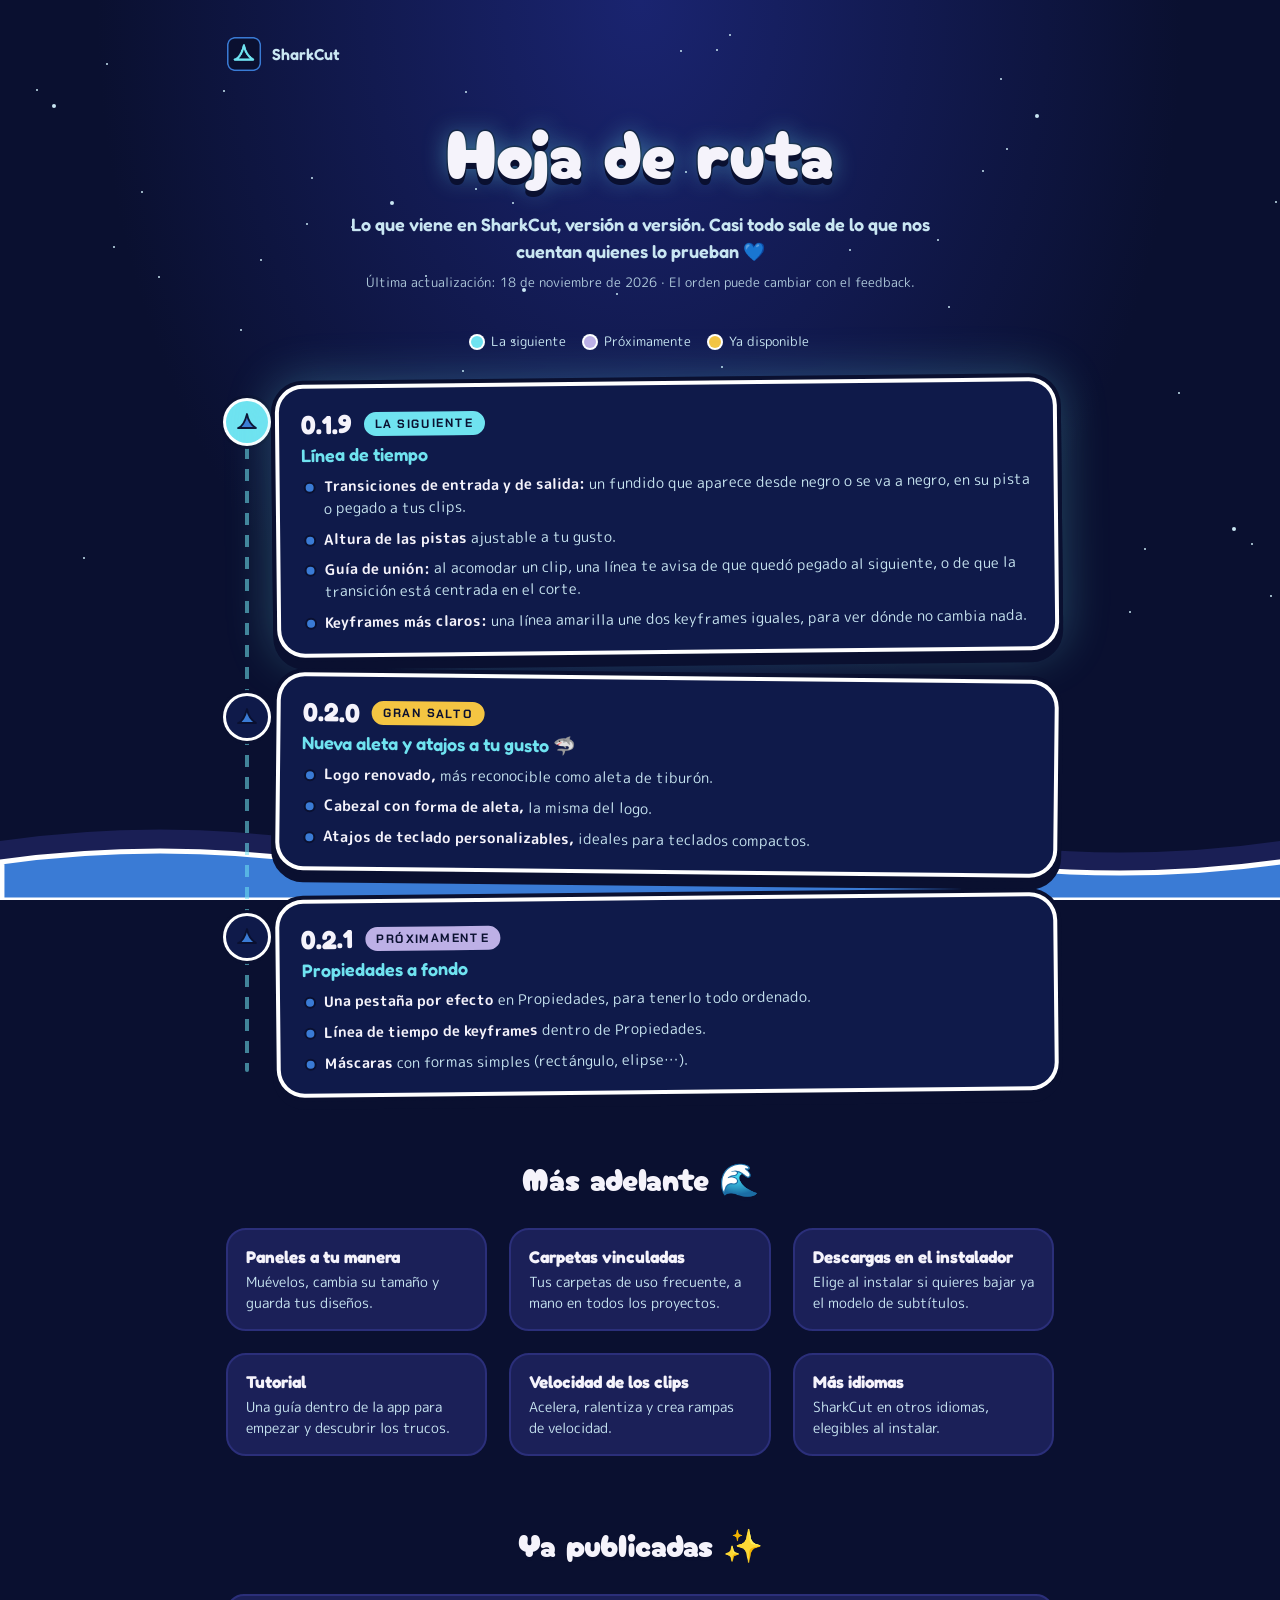
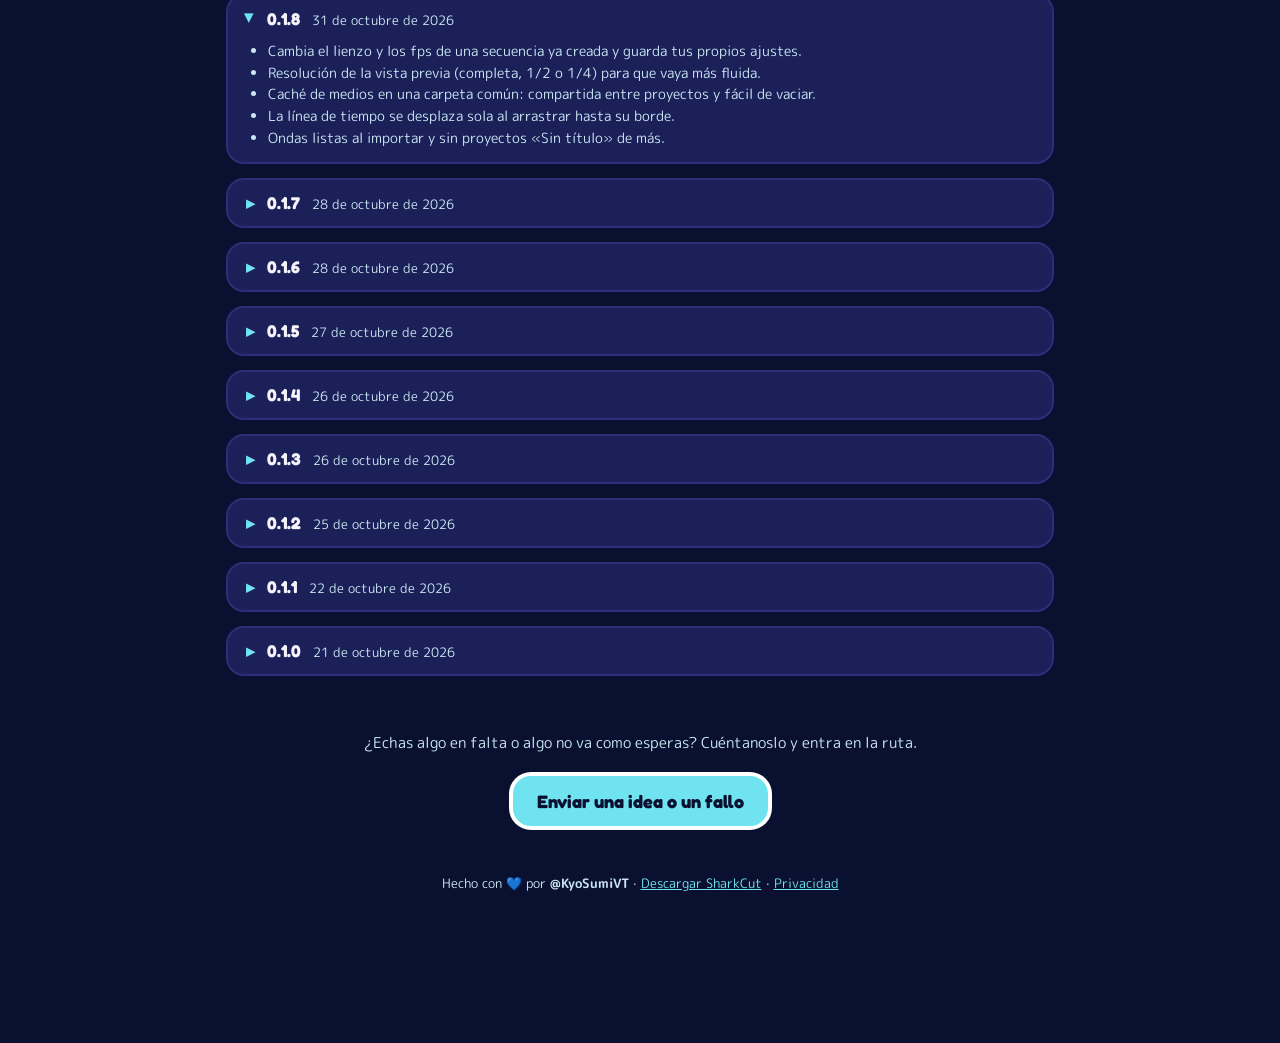
==== commit 68f394d7: "Feedback y hoja de ruta: decisiones de la 0.1.9 (M1, M27 guía de unión, M28 línea amarilla) Co-Autho" ====
--- a/web/roadmap.html
+++ b/web/roadmap.html
@@ -153,7 +153,7 @@
   <a class="volver" href="./"><img src="icono.png" alt=""> SharkCut</a>
   <h1>Hoja de ruta</h1>
   <p class="lema">Lo que viene en SharkCut, versión a versión. Casi todo sale de lo que nos cuentan quienes lo prueban 💙</p>
-  <p class="aviso">Última actualización: 31 de octubre de 2026 · El orden puede cambiar con el feedback.</p>
+  <p class="aviso">Última actualización: 18 de noviembre de 2026 · El orden puede cambiar con el feedback.</p>
 
   <div class="leyenda" aria-hidden="true">
     <span><i class="punto" style="background:var(--bioluz)"></i> La siguiente</span>
@@ -168,8 +168,10 @@
         <div class="cabecera"><span class="numero">0.1.9</span><span class="chip">Próximamente</span></div>
         <p class="tema">Línea de tiempo</p>
         <ul class="puntos">
-          <li><b>Transiciones de entrada y de salida,</b> con marca de centro e imán al moverlas.</li>
+          <li><b>Transiciones de entrada y de salida:</b> un fundido que aparece desde negro o se va a negro, en su pista o pegado a tus clips.</li>
           <li><b>Altura de las pistas</b> ajustable a tu gusto.</li>
+          <li><b>Guía de unión:</b> al acomodar un clip, una línea te avisa de que quedó pegado al siguiente, o de que la transición está centrada en el corte.</li>
+          <li><b>Keyframes más claros:</b> una línea amarilla une dos keyframes iguales, para ver dónde no cambia nada.</li>
         </ul>
       </div>
     </li>
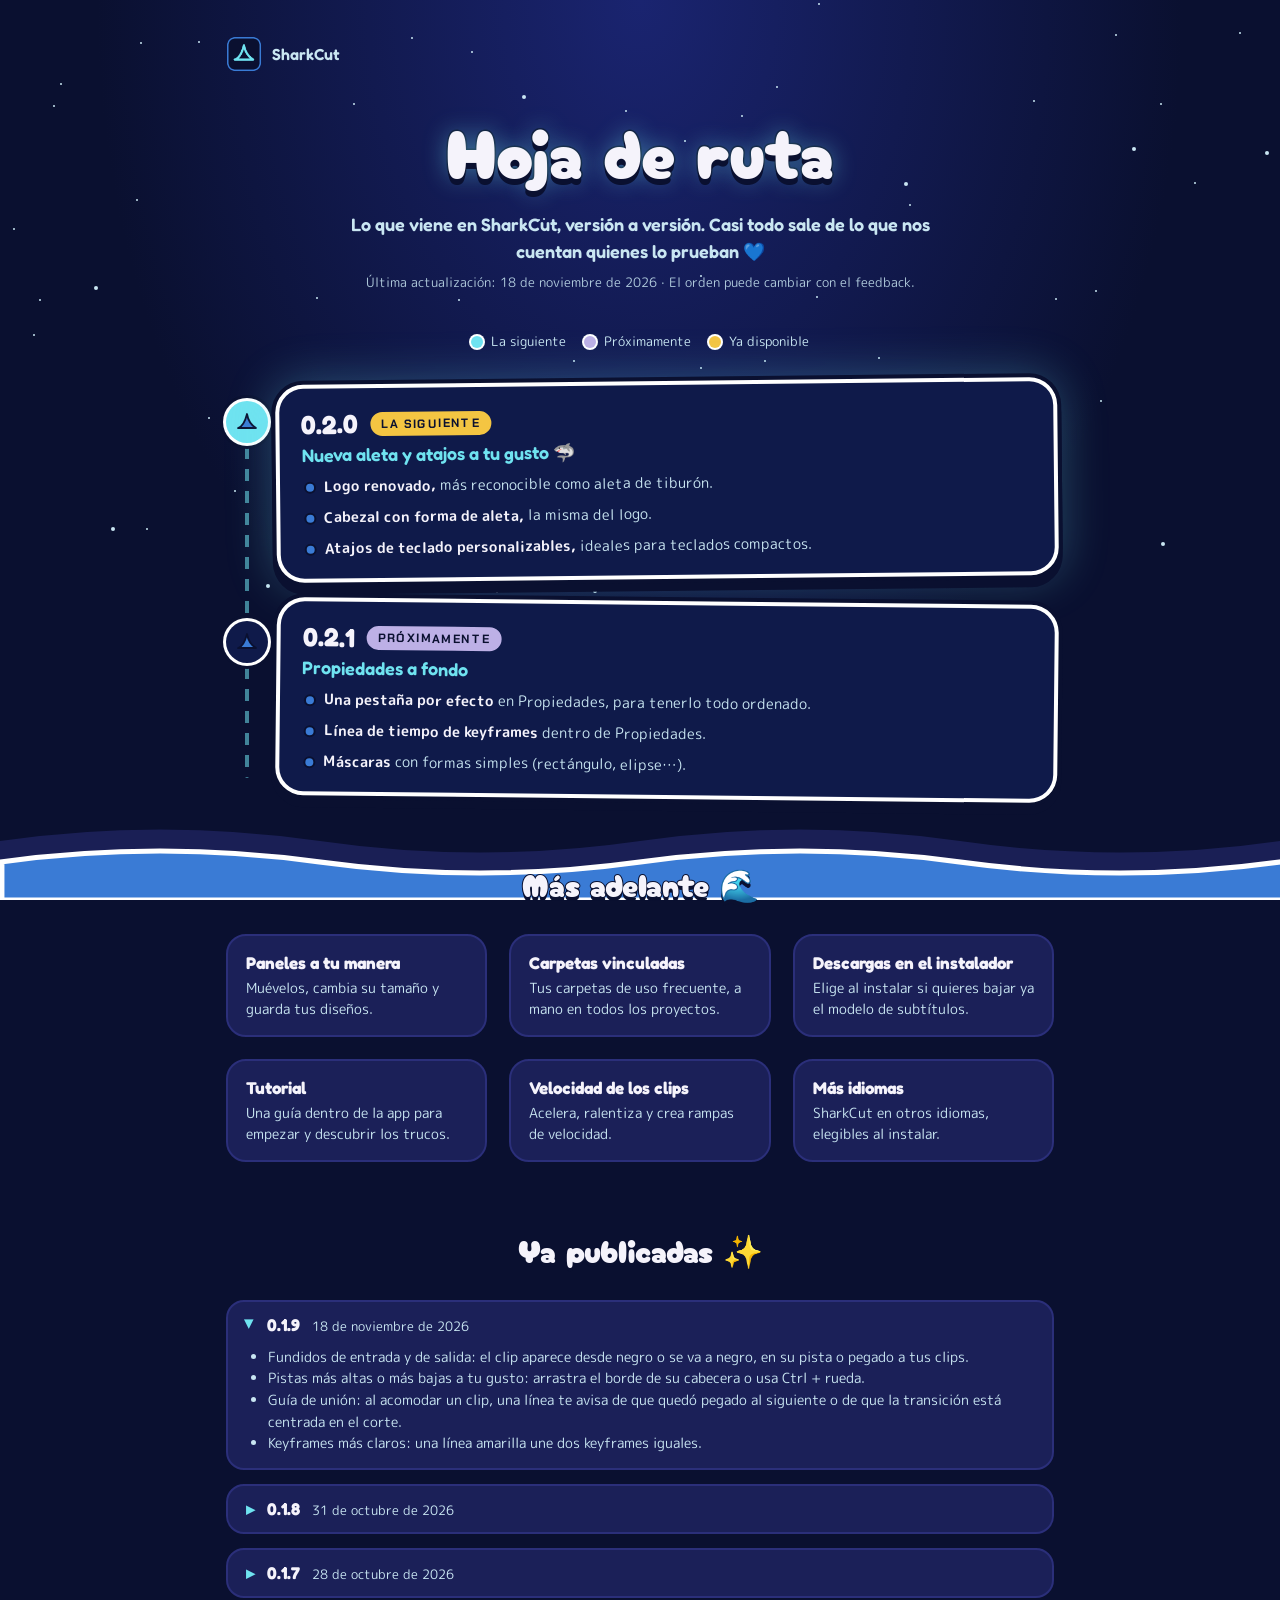
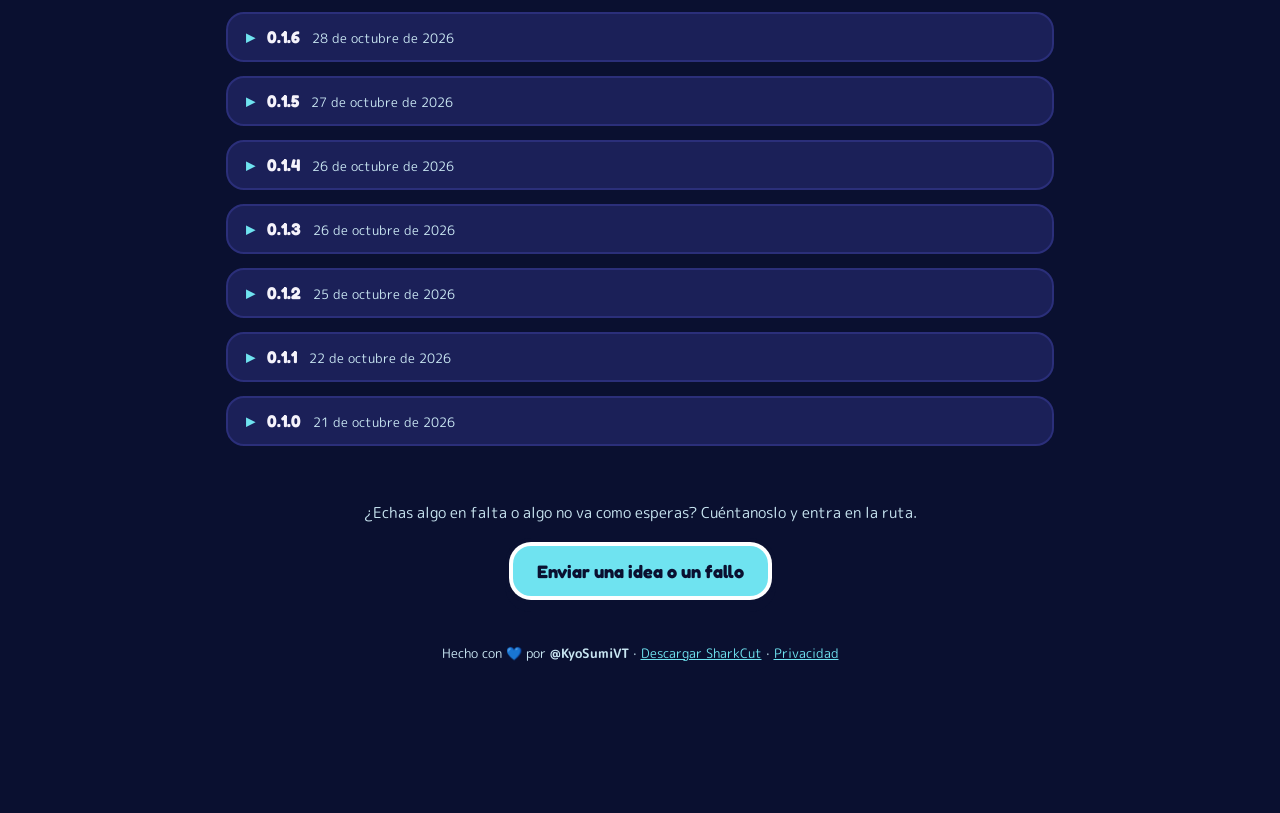
==== commit efb20268: "Versión 0.1.9: notas, hoja de ruta y documentos Co-Authored-By: Claude Opus 5.5 <noreply@anthropic.c" ====
--- a/web/roadmap.html
+++ b/web/roadmap.html
@@ -162,19 +162,6 @@
   </div>
 
   <ol class="ruta" id="ruta">
-    <li class="parada" data-version="0.1.9">
-      <div class="marcador"></div>
-      <div class="tarjeta">
-        <div class="cabecera"><span class="numero">0.1.9</span><span class="chip">Próximamente</span></div>
-        <p class="tema">Línea de tiempo</p>
-        <ul class="puntos">
-          <li><b>Transiciones de entrada y de salida:</b> un fundido que aparece desde negro o se va a negro, en su pista o pegado a tus clips.</li>
-          <li><b>Altura de las pistas</b> ajustable a tu gusto.</li>
-          <li><b>Guía de unión:</b> al acomodar un clip, una línea te avisa de que quedó pegado al siguiente, o de que la transición está centrada en el corte.</li>
-          <li><b>Keyframes más claros:</b> una línea amarilla une dos keyframes iguales, para ver dónde no cambia nada.</li>
-        </ul>
-      </div>
-    </li>
     <li class="parada salto" data-version="0.2.0">
       <div class="marcador"></div>
       <div class="tarjeta">
@@ -214,6 +201,15 @@
   <h2>Ya publicadas ✨</h2>
   <div class="historial">
     <details open>
+      <summary>0.1.9 <span class="fecha">18 de noviembre de 2026</span></summary>
+      <ul>
+        <li>Fundidos de entrada y de salida: el clip aparece desde negro o se va a negro, en su pista o pegado a tus clips.</li>
+        <li>Pistas más altas o más bajas a tu gusto: arrastra el borde de su cabecera o usa Ctrl + rueda.</li>
+        <li>Guía de unión: al acomodar un clip, una línea te avisa de que quedó pegado al siguiente o de que la transición está centrada en el corte.</li>
+        <li>Keyframes más claros: una línea amarilla une dos keyframes iguales.</li>
+      </ul>
+    </details>
+    <details>
       <summary>0.1.8 <span class="fecha">31 de octubre de 2026</span></summary>
       <ul>
         <li>Cambia el lienzo y los fps de una secuencia ya creada y guarda tus propios ajustes.</li>
@@ -347,7 +343,7 @@
   }
 
   // Sin conexión con GitHub se queda con la última versión conocida al escribir la página.
-  marcar("0.1.8");
+  marcar("0.1.9");
   fetch("https://api.github.com/repos/KyoSharkCode/SharkCut/releases/latest")
     .then((r) => r.ok ? r.json() : Promise.reject(r.status))
     .then((release) => marcar(release.tag_name.replace(/^v/, "")))
